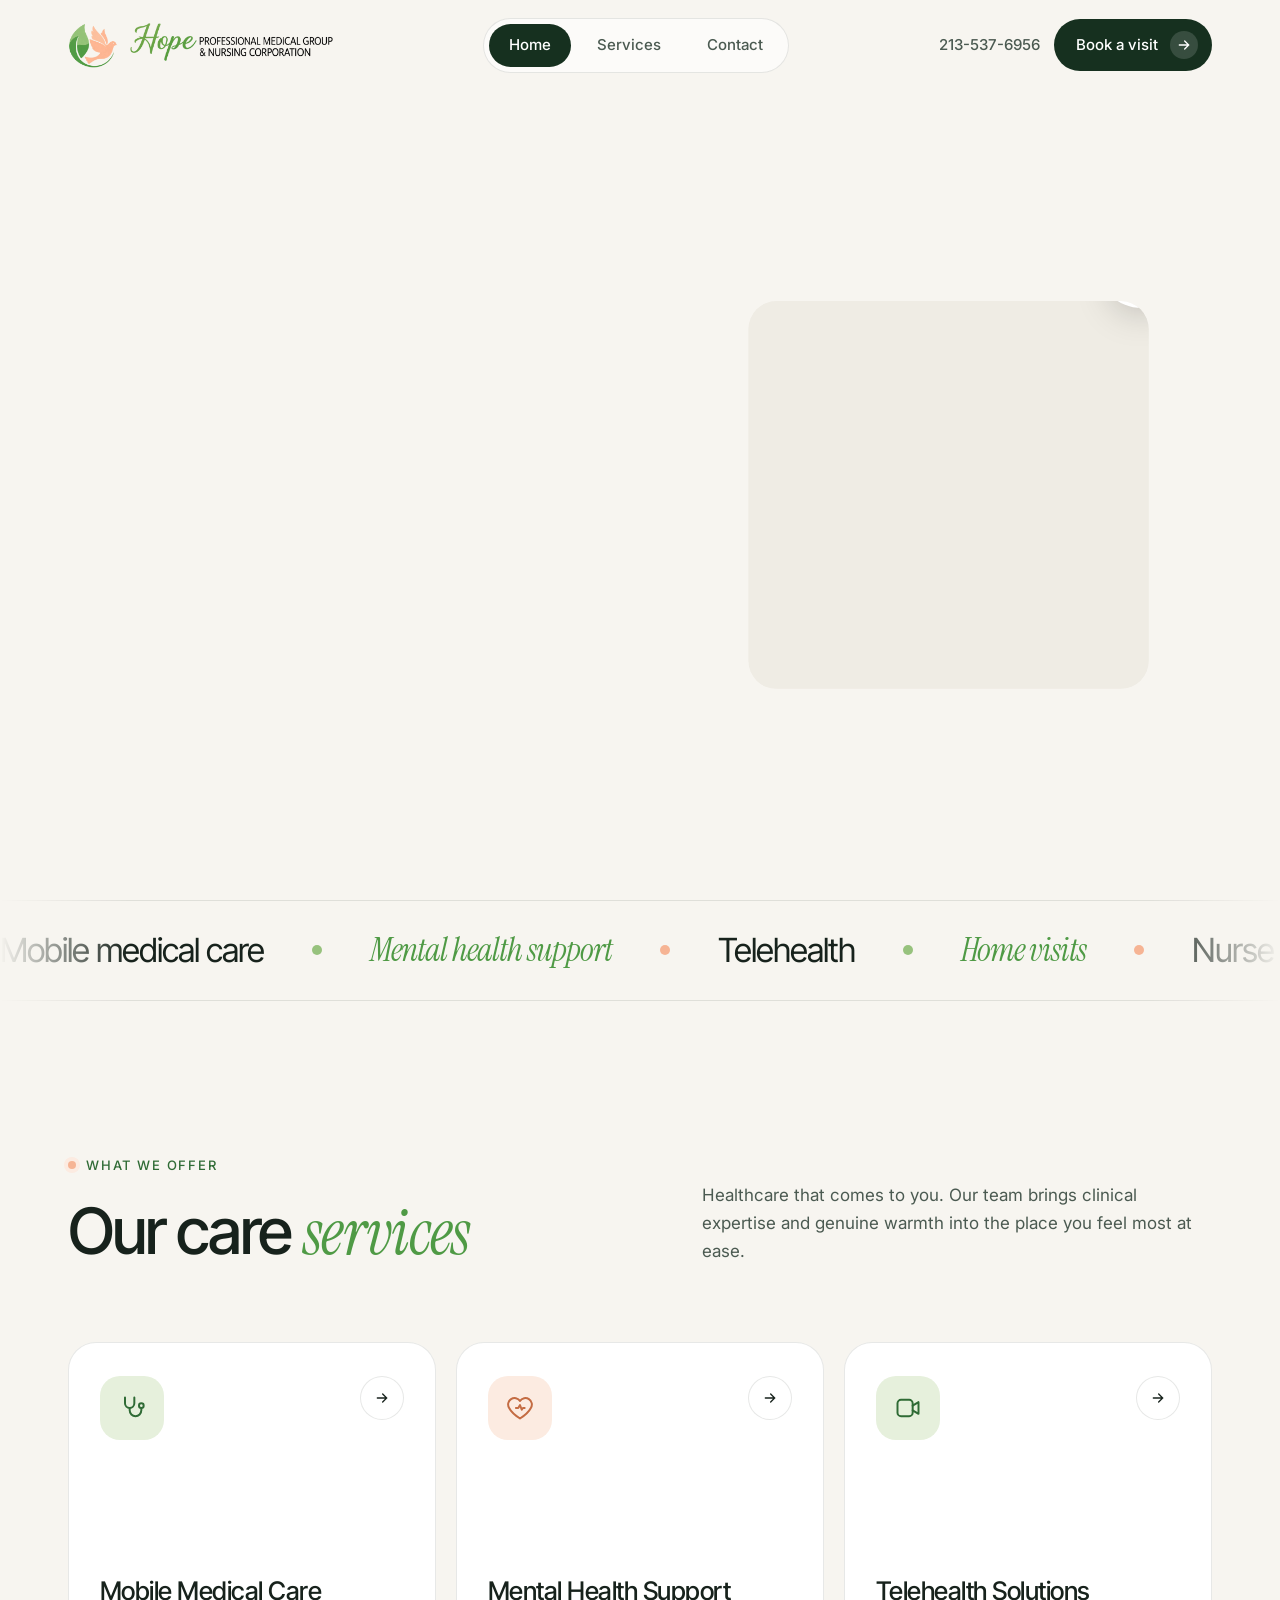
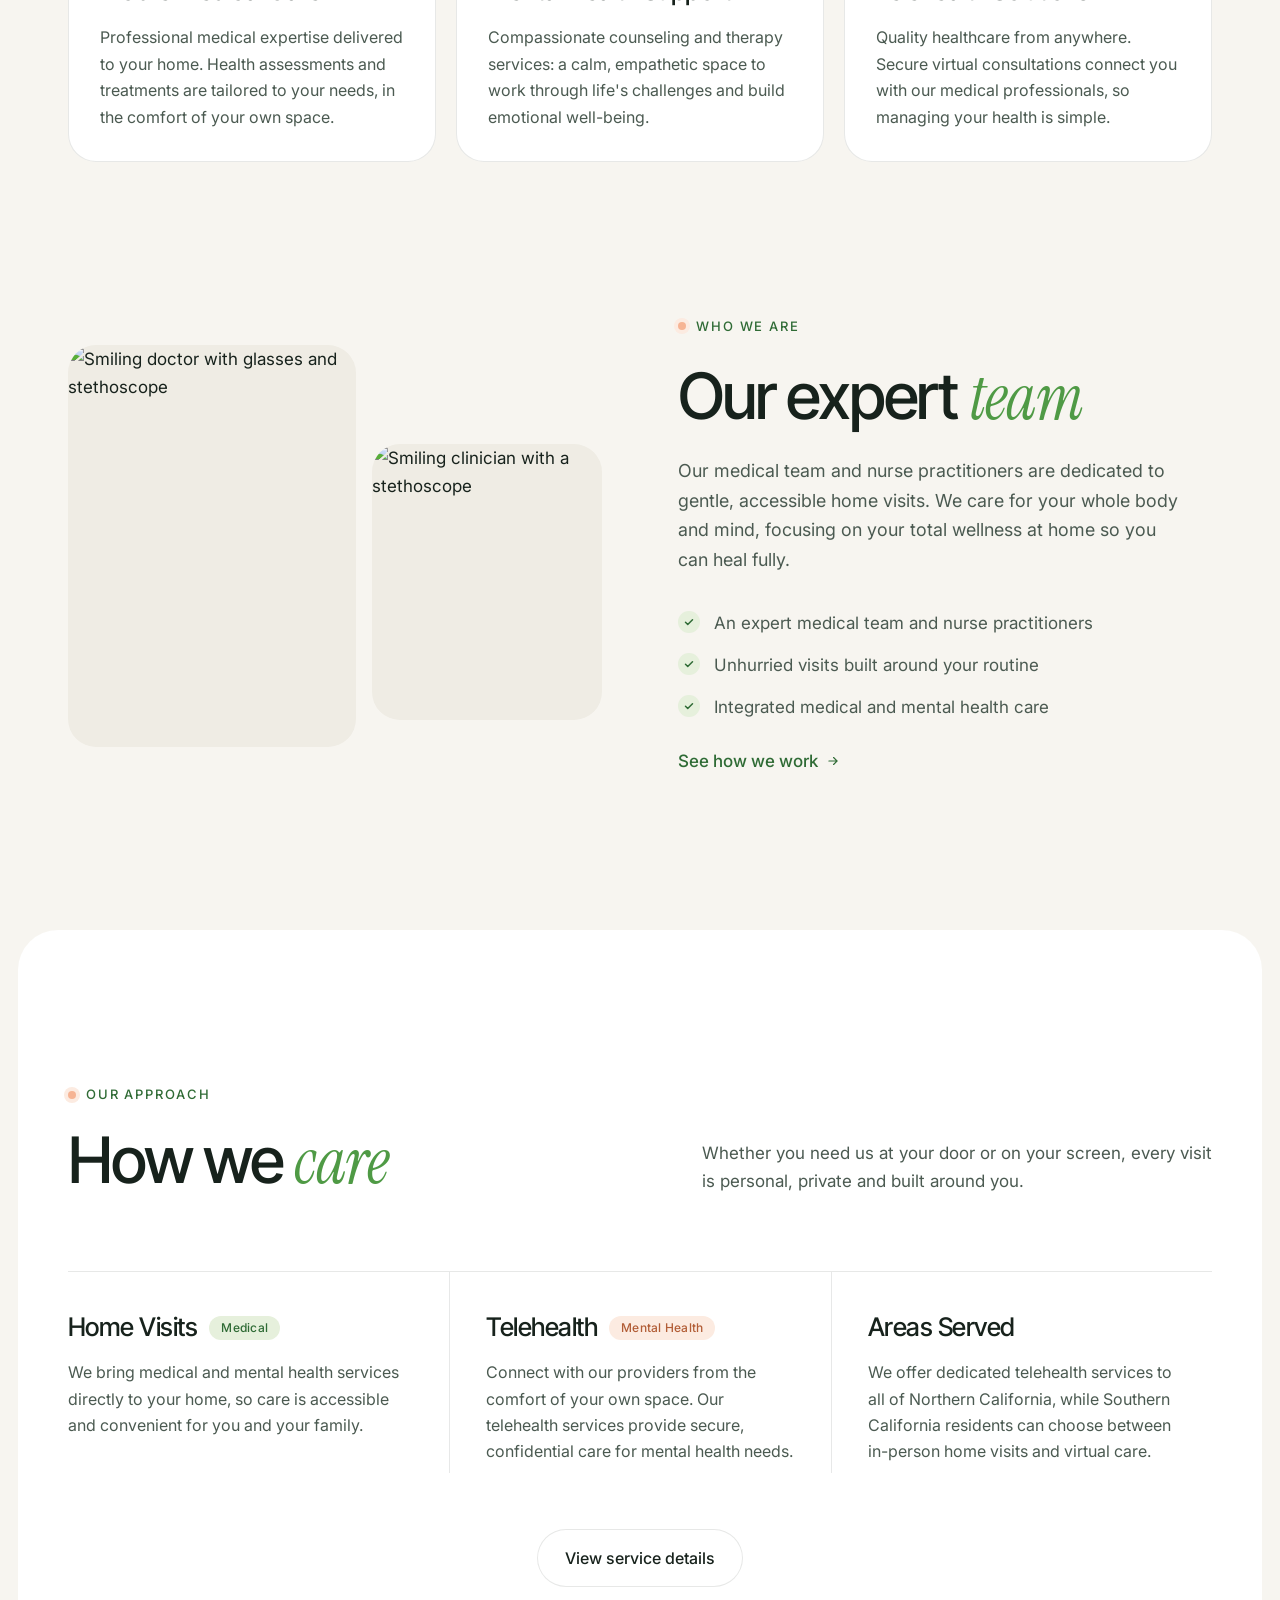
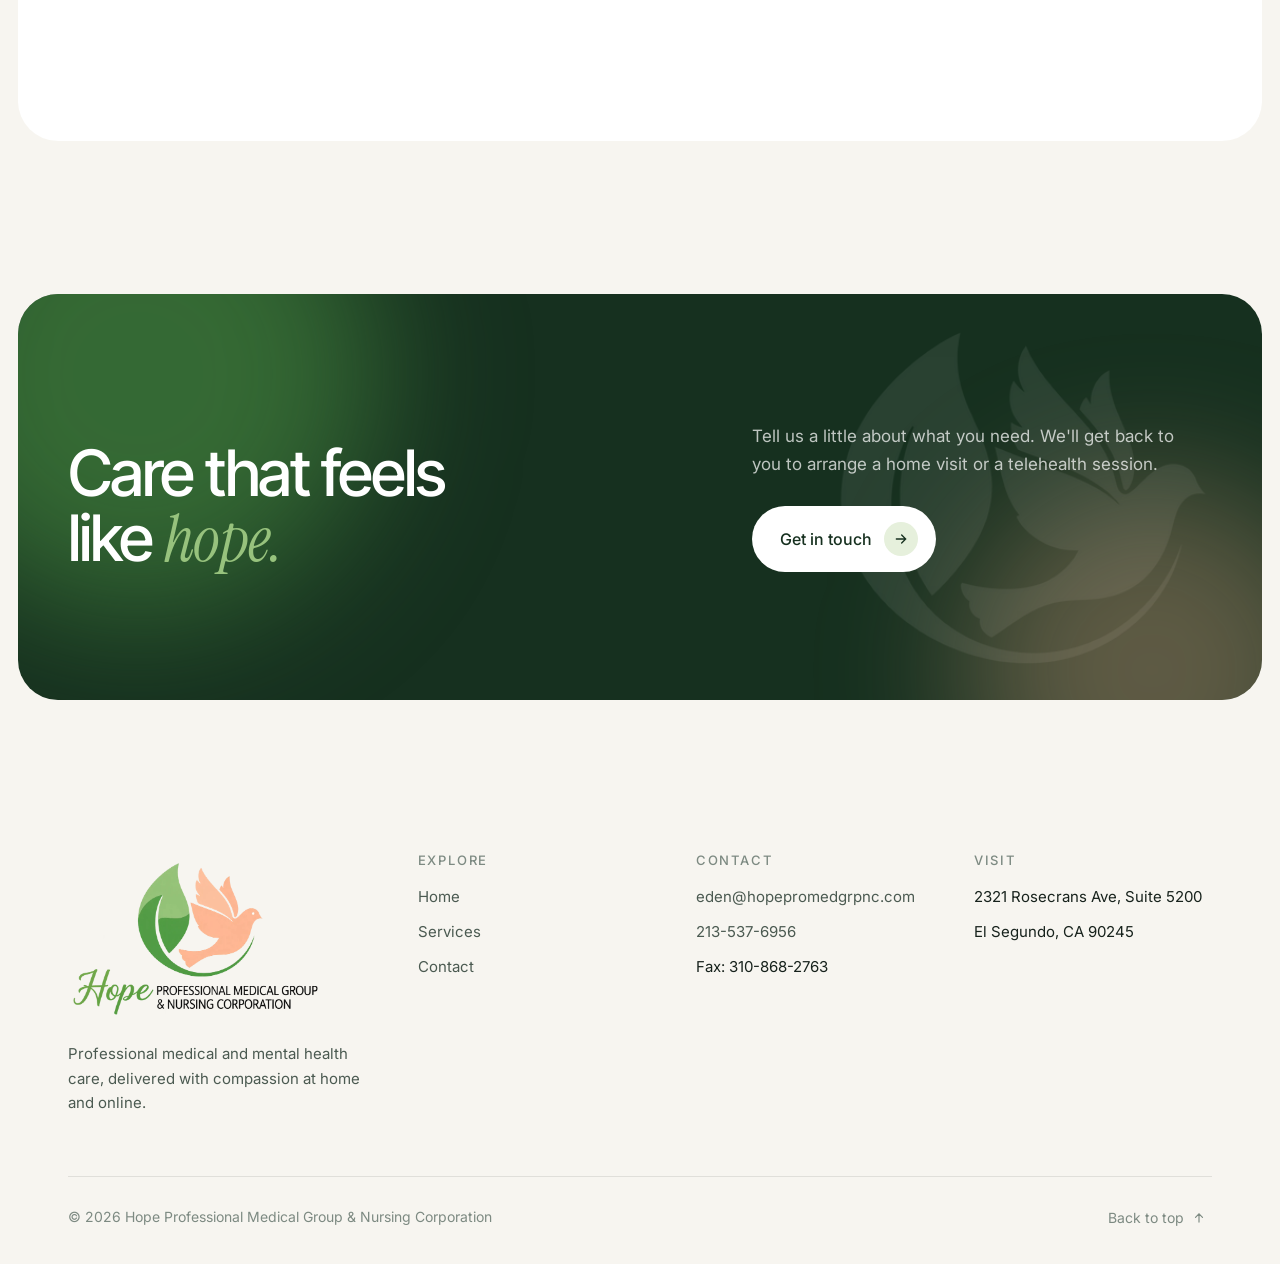
==== index.html @ 3d22bfdb "Add Hope Medical brochure website Home, Services and Contact pages with animated logo preloader, scr" ====
<!DOCTYPE html>
<html lang="en">
<head>
  <meta charset="UTF-8" />
  <meta name="viewport" content="width=device-width, initial-scale=1" />
  <title>Hope Professional Medical Group &amp; Nursing Corporation | Care at Your Door</title>
  <meta name="description" content="Professional medical and mental health care delivered to your home, or by telehealth, by Hope Professional Medical Group & Nursing Corporation." />
  <link rel="icon" type="image/png" href="assets/favicon.png" />
  <link rel="preload" as="image" href="assets/mk-leaf.webp" />
  <link rel="preconnect" href="https://fonts.googleapis.com" />
  <link rel="preconnect" href="https://fonts.gstatic.com" crossorigin />
  <link href="https://fonts.googleapis.com/css2?family=Inter:wght@400;500;600&family=Inter+Tight:wght@400;500&family=Instrument+Serif:ital@0;1&display=swap" rel="stylesheet" />
  <link rel="stylesheet" href="css/style.css?v=2" />
</head>
<body class="is-loading">

  <!-- Preloader -->
  <div class="preloader" aria-hidden="true">
    <div class="preloader__inner">
      <div class="mark">
        <img class="mk-leaf" src="assets/mk-leaf.webp" alt="" />
        <div class="dove">
          <img class="mk-wing-back" src="assets/mk-wing-back.webp" alt="" />
          <img class="mk-body" src="assets/mk-body.webp" alt="" />
          <img class="mk-wing-front" src="assets/mk-wing-front.webp" alt="" />
        </div>
      </div>
      <div class="preloader__bar"><span></span></div>
    </div>
  </div>
  <div class="veil" aria-hidden="true"></div>

  <!-- Header -->
  <header class="site-header">
    <div class="container nav">
      <a class="brand" href="index.html" aria-label="Hope Professional Medical Group home">
        <img class="brand__mark" src="assets/logo-mark.webp" alt="" />
        <img class="brand__word" src="assets/wordmark.webp" alt="Hope Professional Medical Group &amp; Nursing Corporation" />
      </a>
      <ul class="nav__links">
        <li><a href="index.html" aria-current="page">Home</a></li>
        <li><a href="services.html">Services</a></li>
        <li><a href="contact.html">Contact</a></li>
      </ul>
      <div class="nav__cta">
        <a class="nav__phone" href="tel:+12135376956">213-537-6956</a>
        <a class="btn" href="contact.html">Book a visit
          <span class="btn-ico"><svg viewBox="0 0 24 24" fill="none" stroke="currentColor" stroke-width="2" stroke-linecap="round"><path d="M5 12h14M13 6l6 6-6 6"/></svg></span>
        </a>
        <button class="burger" aria-label="Open menu" aria-expanded="false"><span></span><span></span></button>
      </div>
    </div>
  </header>

  <nav class="mobile-menu" aria-label="Mobile">
    <ul>
      <li><a href="index.html" aria-current="page">Home</a></li>
      <li><a href="services.html">Services</a></li>
      <li><a href="contact.html">Contact</a></li>
    </ul>
    <div class="mobile-menu__foot">
      <a href="tel:+12135376956">213-537-6956</a>
      <a href="mailto:eden@hopepromedgrpnc.com">eden@hopepromedgrpnc.com</a>
      <span>El Segundo, California</span>
    </div>
  </nav>

  <main>
    <!-- Hero -->
    <section class="hero">
      <div class="container hero__grid">
        <div class="hero__copy">
          <span class="eyebrow intro">Home &amp; virtual healthcare</span>
          <h1>
            <span class="split-line"><span>Tranquil care,</span></span>
            <span class="split-line"><span><span class="serif">right</span> at</span></span>
            <span class="split-line"><span>your door.</span></span>
          </h1>
          <p class="lead intro d1">We bring professional medical and mental health support directly to your home. Our team offers accessible, compassionate care shaped around your needs.</p>
          <div class="hero__actions intro d2">
            <a class="btn" href="contact.html">Book your visit
              <span class="btn-ico"><svg viewBox="0 0 24 24" fill="none" stroke="currentColor" stroke-width="2" stroke-linecap="round"><path d="M5 12h14M13 6l6 6-6 6"/></svg></span>
            </a>
            <a class="btn btn--ghost" href="services.html">Explore services</a>
          </div>
          <div class="hero__meta intro d3">
            <span><svg viewBox="0 0 24 24" fill="none" stroke="currentColor" stroke-width="2" stroke-linecap="round" stroke-linejoin="round"><path d="M3 11l9-7 9 7v9a1 1 0 0 1-1 1h-5v-6H9v6H4a1 1 0 0 1-1-1z"/></svg>In-home visits</span>
            <span><svg viewBox="0 0 24 24" fill="none" stroke="currentColor" stroke-width="2" stroke-linecap="round" stroke-linejoin="round"><rect x="3" y="5" width="13" height="14" rx="3"/><path d="M16 10l5-3v10l-5-3"/></svg>Telehealth</span>
            <span><svg viewBox="0 0 24 24" fill="none" stroke="currentColor" stroke-width="2" stroke-linecap="round" stroke-linejoin="round"><path d="M12 21s-7-4.5-9.3-9A5.3 5.3 0 0 1 12 6a5.3 5.3 0 0 1 9.3 6C19 16.5 12 21 12 21z"/></svg>Medical &amp; mental health</span>
          </div>
        </div>

        <div class="hero__media intro-media">
          <img src="https://images.unsplash.com/photo-1594824476967-48c8b964273f?auto=format&fit=crop&w=1400&q=80" alt="Smiling healthcare professional in teal scrubs" data-parallax="0.1" />
          <div class="hero__float">
            <svg viewBox="0 0 100 100" aria-hidden="true">
              <defs><path id="circ" d="M50,50 m-38,0 a38,38 0 1,1 76,0 a38,38 0 1,1 -76,0"/></defs>
              <text><textPath href="#circ">CARE WITH HOPE • CARE WITH HOPE • </textPath></text>
            </svg>
            <img src="assets/logo-mark.webp" alt="" />
          </div>
          <div class="hero__badge intro d4">
            <span class="pulse"></span>
            <div><strong>Now booking home visits</strong>Serving California with in-home and virtual care</div>
          </div>
        </div>
      </div>
    </section>

    <!-- Marquee -->
    <div class="marquee" aria-hidden="true">
      <div class="marquee__track">
        <span>Mobile medical care</span><span><em>Mental health support</em></span><span>Telehealth</span><span><em>Home visits</em></span><span>Nurse practitioners</span><span><em>Whole-person wellness</em></span>
        <span>Mobile medical care</span><span><em>Mental health support</em></span><span>Telehealth</span><span><em>Home visits</em></span><span>Nurse practitioners</span><span><em>Whole-person wellness</em></span>
      </div>
    </div>

    <!-- Services -->
    <section class="section" id="services">
      <div class="container">
        <div class="section-head">
          <div class="section-head__title">
            <span class="eyebrow reveal">What we offer</span>
            <h2 class="reveal" data-delay="1">Our care <span class="serif">services</span></h2>
          </div>
          <p class="reveal" data-delay="2">Healthcare that comes to you. Our team brings clinical expertise and genuine warmth into the place you feel most at ease.</p>
        </div>

        <div class="cards">
          <a class="card reveal" href="services.html#mobile">
            <div class="card__top">
              <div class="card__icon"><svg viewBox="0 0 24 24" fill="none" stroke="currentColor" stroke-width="1.7" stroke-linecap="round" stroke-linejoin="round"><path d="M6 3v5a4 4 0 0 0 8 0V3"/><path d="M10 12v2a5 5 0 0 0 10 0v-2"/><circle cx="20" cy="10" r="2"/></svg></div>
              <span class="card__arrow"><svg viewBox="0 0 24 24" fill="none" stroke="currentColor" stroke-width="2" stroke-linecap="round"><path d="M5 12h14M13 6l6 6-6 6"/></svg></span>
            </div>
            <h3>Mobile Medical Care</h3>
            <p>Professional medical expertise delivered to your home. Health assessments and treatments are tailored to your needs, in the comfort of your own space.</p>
          </a>
          <a class="card reveal" data-delay="1" href="services.html#mental">
            <div class="card__top">
              <div class="card__icon"><svg viewBox="0 0 24 24" fill="none" stroke="currentColor" stroke-width="1.7" stroke-linecap="round" stroke-linejoin="round"><path d="M12 21s-7-4.5-9.3-9A5.3 5.3 0 0 1 12 6a5.3 5.3 0 0 1 9.3 6C19 16.5 12 21 12 21z"/><path d="M8.5 12h2l1.5-2.5 1.5 4 1-1.5h1.5"/></svg></div>
              <span class="card__arrow"><svg viewBox="0 0 24 24" fill="none" stroke="currentColor" stroke-width="2" stroke-linecap="round"><path d="M5 12h14M13 6l6 6-6 6"/></svg></span>
            </div>
            <h3>Mental Health Support</h3>
            <p>Compassionate counseling and therapy services: a calm, empathetic space to work through life's challenges and build emotional well-being.</p>
          </a>
          <a class="card reveal" data-delay="2" href="services.html#telehealth">
            <div class="card__top">
              <div class="card__icon"><svg viewBox="0 0 24 24" fill="none" stroke="currentColor" stroke-width="1.7" stroke-linecap="round" stroke-linejoin="round"><rect x="3" y="5" width="13" height="14" rx="3"/><path d="M16 10l5-3v10l-5-3"/></svg></div>
              <span class="card__arrow"><svg viewBox="0 0 24 24" fill="none" stroke="currentColor" stroke-width="2" stroke-linecap="round"><path d="M5 12h14M13 6l6 6-6 6"/></svg></span>
            </div>
            <h3>Telehealth Solutions</h3>
            <p>Quality healthcare from anywhere. Secure virtual consultations connect you with our medical professionals, so managing your health is simple.</p>
          </a>
        </div>
      </div>
    </section>

    <!-- Team -->
    <section class="section" style="padding-top:0">
      <div class="container feature">
        <div class="feature__media">
          <div class="img-frame reveal-img"><img src="https://images.unsplash.com/photo-1758691463582-11aea602cd4a?auto=format&fit=crop&w=900&q=80" alt="Smiling doctor with glasses and stethoscope" loading="lazy" /></div>
          <div class="img-frame reveal-img" data-delay="2"><img src="https://images.unsplash.com/photo-1623854767648-e7bb8009f0db?auto=format&fit=crop&w=800&q=80" alt="Smiling clinician with a stethoscope" loading="lazy" /></div>
        </div>
        <div class="feature__copy">
          <span class="eyebrow reveal">Who we are</span>
          <h2 class="reveal" data-delay="1">Our expert <span class="serif">team</span></h2>
          <p class="lead reveal" data-delay="2">Our medical team and nurse practitioners are dedicated to gentle, accessible home visits. We care for your whole body and mind, focusing on your total wellness at home so you can heal fully.</p>
          <ul class="checks reveal" data-delay="3">
            <li>An expert medical team and nurse practitioners</li>
            <li>Unhurried visits built around your routine</li>
            <li>Integrated medical and mental health care</li>
          </ul>
          <div class="reveal" data-delay="3"><a class="link-arrow" href="services.html">See how we work <svg viewBox="0 0 24 24" fill="none" stroke="currentColor" stroke-width="2" stroke-linecap="round"><path d="M5 12h14M13 6l6 6-6 6"/></svg></a></div>
        </div>
      </div>
    </section>

    <!-- How we care -->
    <section class="section care">
      <div class="container">
        <div class="section-head">
          <div class="section-head__title">
            <span class="eyebrow reveal">Our approach</span>
            <h2 class="reveal" data-delay="1">How we <span class="serif">care</span></h2>
          </div>
          <p class="reveal" data-delay="2">Whether you need us at your door or on your screen, every visit is personal, private and built around you.</p>
        </div>
        <div class="care-grid">
          <div class="care-item reveal">
            <h3>Home Visits <span class="tag">Medical</span></h3>
            <p>We bring medical and mental health services directly to your home, so care is accessible and convenient for you and your family.</p>
          </div>
          <div class="care-item reveal" data-delay="1">
            <h3>Telehealth <span class="tag tag--peach">Mental Health</span></h3>
            <p>Connect with our providers from the comfort of your own space. Our telehealth services provide secure, confidential care for mental health needs.</p>
          </div>
          <div class="care-item reveal" data-delay="2">
            <h3>Areas Served</h3>
            <p>We offer dedicated telehealth services to all of Northern California, while Southern California residents can choose between in-person home visits and virtual care.</p>
          </div>
        </div>
        <div class="care__foot reveal">
          <a class="btn btn--ghost" href="services.html">View service details</a>
        </div>
      </div>
    </section>

    <!-- CTA -->
    <section class="section">
      <div class="cta">
        <img class="cta__mark" src="assets/logo-mark.webp" alt="" />
        <div class="container cta__inner">
          <h2 class="reveal">Care that feels<br />like <span class="serif">hope.</span></h2>
          <div class="reveal" data-delay="1">
            <p>Tell us a little about what you need. We'll get back to you to arrange a home visit or a telehealth session.</p>
            <a class="btn btn--light" href="contact.html">Get in touch
              <span class="btn-ico"><svg viewBox="0 0 24 24" fill="none" stroke="currentColor" stroke-width="2" stroke-linecap="round"><path d="M5 12h14M13 6l6 6-6 6"/></svg></span>
            </a>
          </div>
        </div>
      </div>
    </section>
  </main>

  <!-- Footer -->
  <footer class="footer" style="padding-top:0">
    <div class="container">
      <div class="footer__top">
        <div>
          <img class="footer__logo" src="assets/logo.webp" alt="Hope Professional Medical Group &amp; Nursing Corporation" loading="lazy" />
          <p class="footer__tag">Professional medical and mental health care, delivered with compassion at home and online.</p>
        </div>
        <div>
          <h4>Explore</h4>
          <ul>
            <li><a href="index.html">Home</a></li>
            <li><a href="services.html">Services</a></li>
            <li><a href="contact.html">Contact</a></li>
          </ul>
        </div>
        <div>
          <h4>Contact</h4>
          <ul>
            <li><a href="mailto:eden@hopepromedgrpnc.com">eden@hopepromedgrpnc.com</a></li>
            <li><a href="tel:+12135376956">213-537-6956</a></li>
            <li>Fax: 310-868-2763</li>
          </ul>
        </div>
        <div>
          <h4>Visit</h4>
          <ul>
            <li>2321 Rosecrans Ave, Suite 5200</li>
            <li>El Segundo, CA 90245</li>
          </ul>
        </div>
      </div>
      <div class="footer__bottom">
        <span>&copy; <span data-year></span> Hope Professional Medical Group &amp; Nursing Corporation</span>
        <button class="to-top">Back to top <svg viewBox="0 0 24 24" fill="none" stroke="currentColor" stroke-width="2" stroke-linecap="round"><path d="M12 19V5M6 11l6-6 6 6"/></svg></button>
      </div>
    </div>
  </footer>

  <script src="js/main.js?v=2"></script>
</body>
</html>
---- css/style.css ----
/* =========================================================
   Hope Professional Medical Group & Nursing Corporation
   ========================================================= */

:root {
  --bg: #f7f5f0;
  --bg-soft: #efece4;
  --surface: #ffffff;
  --ink: #17221c;
  --ink-soft: #4b5a51;
  --muted: #7d8a82;
  --line: rgba(23, 34, 28, 0.1);

  --green: #4f9a45;
  --green-deep: #2f6b35;
  --leaf: #97c27d;
  --leaf-tint: #e6f0dc;
  --forest: #16301f;
  --forest-2: #1f4029;
  --peach: #f6b494;
  --peach-tint: #fcebe1;

  --radius: 28px;
  --radius-sm: 16px;
  --ease: cubic-bezier(0.22, 1, 0.36, 1);
  --ease-in-out: cubic-bezier(0.65, 0, 0.35, 1);

  --font-sans: "Inter", system-ui, -apple-system, "Segoe UI", sans-serif;
  --font-display: "Inter Tight", "Inter", system-ui, sans-serif;
  --font-serif: "Instrument Serif", Georgia, serif;

  --container: 1240px;
  --gutter: clamp(20px, 4vw, 48px);
}

*,
*::before,
*::after { box-sizing: border-box; }

html { -webkit-text-size-adjust: 100%; }

body {
  margin: 0;
  background: var(--bg);
  color: var(--ink);
  font-family: var(--font-sans);
  font-size: 17px;
  line-height: 1.65;
  -webkit-font-smoothing: antialiased;
  text-rendering: optimizeLegibility;
  overflow-x: hidden;
}

body.is-loading { overflow: hidden; }

img { display: block; max-width: 100%; }
a { color: inherit; text-decoration: none; }
button, input, textarea { font: inherit; color: inherit; }

::selection { background: var(--leaf); color: var(--forest); }

.container {
  width: 100%;
  max-width: var(--container);
  margin: 0 auto;
  padding: 0 var(--gutter);
}

/* ---------- Type ---------- */
h1, h2, h3, h4 {
  font-family: var(--font-display);
  font-weight: 500;
  letter-spacing: -0.035em;
  line-height: 1.02;
  margin: 0;
}
h1 { font-size: clamp(48px, 7.4vw, 104px); }
h2 { font-size: clamp(38px, 5vw, 68px); }
h3 { font-size: clamp(22px, 2vw, 27px); letter-spacing: -0.02em; line-height: 1.2; }
p  { margin: 0; }

.serif {
  font-family: var(--font-serif);
  font-style: italic;
  font-weight: 400;
  letter-spacing: -0.01em;
  color: var(--green);
}

.eyebrow {
  display: inline-flex;
  align-items: center;
  gap: 10px;
  font-size: 13px;
  font-weight: 500;
  letter-spacing: 0.14em;
  text-transform: uppercase;
  color: var(--green-deep);
}
.eyebrow::before {
  content: "";
  width: 8px; height: 8px;
  border-radius: 50%;
  background: var(--peach);
  box-shadow: 0 0 0 4px var(--peach-tint);
}

.lead { font-size: clamp(17px, 1.4vw, 20px); color: var(--ink-soft); max-width: 34em; }

/* ---------- Buttons ---------- */
.btn {
  --b-bg: var(--forest);
  --b-fg: #fff;
  position: relative;
  display: inline-flex;
  align-items: center;
  gap: 12px;
  padding: 16px 18px 16px 28px;
  border-radius: 999px;
  background: var(--b-bg);
  color: var(--b-fg);
  font-weight: 500;
  font-size: 16px;
  border: 0;
  cursor: pointer;
  overflow: hidden;
  isolation: isolate;
  transition: transform 0.5s var(--ease), box-shadow 0.5s var(--ease);
}
.btn::before {
  content: "";
  position: absolute; inset: 0;
  background: var(--green);
  border-radius: inherit;
  transform: translateY(101%);
  transition: transform 0.55s var(--ease);
  z-index: -1;
}
.btn:hover::before { transform: translateY(0); }
.btn:hover { box-shadow: 0 14px 34px -14px rgba(47, 107, 53, 0.55); }
.btn .btn-ico {
  display: grid; place-items: center;
  width: 34px; height: 34px;
  border-radius: 50%;
  background: rgba(255, 255, 255, 0.14);
  transition: transform 0.5s var(--ease);
}
.btn:hover .btn-ico { transform: rotate(-45deg); }
.btn svg { width: 16px; height: 16px; }

.btn--ghost {
  --b-bg: transparent;
  --b-fg: var(--ink);
  box-shadow: inset 0 0 0 1px var(--line);
  padding: 16px 28px;
}
.btn--ghost::before { background: var(--leaf-tint); }
.btn--ghost:hover { box-shadow: inset 0 0 0 1px transparent; }

.btn--light { --b-bg: #fff; --b-fg: var(--forest); }
.btn--light .btn-ico { background: var(--leaf-tint); }
.btn--light:hover { color: #fff; }

.link-arrow {
  display: inline-flex; align-items: center; gap: 8px;
  font-weight: 500;
  color: var(--green-deep);
  background: linear-gradient(currentColor, currentColor) 0 100% / 0 1px no-repeat;
  transition: background-size 0.5s var(--ease);
  padding-bottom: 2px;
}
.link-arrow:hover { background-size: 100% 1px; }
.link-arrow svg { width: 14px; height: 14px; transition: transform 0.4s var(--ease); }
.link-arrow:hover svg { transform: translateX(4px); }

/* =========================================================
   Preloader
   ========================================================= */
.preloader {
  position: fixed; inset: 0;
  z-index: 1000;
  display: grid;
  place-items: center;
  background: var(--bg);
  transition: clip-path 1.1s var(--ease-in-out), visibility 0s linear 1.1s;
  clip-path: inset(0 0 0 0);
}
.preloader.is-done {
  clip-path: inset(0 0 100% 0);
  visibility: hidden;
}
.preloader__inner {
  display: flex; flex-direction: column; align-items: center; gap: 36px;
  transition: opacity 0.5s var(--ease), transform 0.9s var(--ease);
}
.preloader.is-done .preloader__inner { opacity: 0; transform: translateY(-40px) scale(0.96); }

.mark {
  position: relative;
  width: clamp(105px, 15.4vw, 147px);
  aspect-ratio: 775 / 705;
}
.mark img {
  position: absolute; inset: 0;
  width: 100%; height: 100%;
  user-select: none; pointer-events: none;
}
.mark .mk-leaf {
  opacity: 0;
  transform: scale(0.86) rotate(-14deg);
  transform-origin: 40% 90%;
  animation: leafIn 1.1s var(--ease) 0.1s forwards;
}
.mark .dove {
  position: absolute; inset: 0;
  opacity: 0;
  animation: doveIn 1s var(--ease) 0.35s forwards, doveBob 1.3s ease-in-out 1.35s infinite;
}
.mark .dove img { position: absolute; inset: 0; }
.mark .mk-wing-front {
  transform-origin: 74.5% 51%;
  animation: flapFront 0.65s ease-in-out infinite;
}
.mark .mk-wing-back {
  transform-origin: 77.5% 49%;
  animation: flapBack 0.65s ease-in-out 0.06s infinite;
}

@keyframes leafIn {
  to { opacity: 1; transform: none; }
}
@keyframes doveIn {
  from { opacity: 0; transform: translate(-14%, 10%) scale(0.9); }
  to   { opacity: 1; transform: none; }
}
@keyframes doveBob {
  0%, 100% { translate: 0 0; }
  50%      { translate: 0 -3.5%; }
}
@keyframes flapFront {
  0%, 100% { transform: rotate(3deg) scaleY(1); }
  50%      { transform: rotate(-26deg) scaleY(0.82); }
}
@keyframes flapBack {
  0%, 100% { transform: rotate(-2deg) scaleY(1); }
  50%      { transform: rotate(20deg) scaleY(0.78); }
}

.preloader__bar {
  width: 140px; height: 2px;
  background: var(--line);
  border-radius: 2px;
  overflow: hidden;
}
.preloader__bar span {
  display: block; height: 100%; width: 100%;
  background: linear-gradient(90deg, var(--leaf), var(--green), var(--peach));
  transform: scaleX(0);
  transform-origin: left;
  transition: transform 0.3s linear;
}

/* =========================================================
   Header
   ========================================================= */
.site-header {
  position: fixed; top: 0; left: 0; right: 0;
  z-index: 100;
  padding: 18px 0;
  transition: padding 0.5s var(--ease), background 0.5s var(--ease), box-shadow 0.5s var(--ease), transform 0.6s var(--ease);
}
.site-header.is-scrolled {
  padding: 10px 0;
  background: rgba(247, 245, 240, 0.78);
  backdrop-filter: saturate(160%) blur(16px);
  -webkit-backdrop-filter: saturate(160%) blur(16px);
  box-shadow: 0 1px 0 var(--line);
}
.site-header.is-hidden { transform: translateY(-100%); }

.nav {
  display: flex; align-items: center; justify-content: space-between; gap: 24px;
}
.brand { display: flex; align-items: center; gap: 12px; flex-shrink: 0; }
.brand__mark { width: 50px; height: auto; transition: transform 0.6s var(--ease); }
.brand:hover .brand__mark { transform: rotate(-8deg) scale(1.04); }
.brand__word { height: 44px; width: auto; }

.nav__links {
  display: flex; align-items: center; gap: 6px;
  list-style: none; margin: 0; padding: 6px;
  border-radius: 999px;
  background: rgba(255, 255, 255, 0.6);
  box-shadow: inset 0 0 0 1px var(--line);
}
.nav__links a {
  position: relative;
  display: block;
  padding: 9px 20px;
  border-radius: 999px;
  font-size: 15px;
  font-weight: 500;
  color: var(--ink-soft);
  transition: color 0.3s, background 0.4s var(--ease);
}
.nav__links a:hover { color: var(--ink); }
.nav__links a[aria-current="page"] { background: var(--forest); color: #fff; }

.nav__cta { display: flex; align-items: center; gap: 14px; }
.nav__phone { font-size: 15px; font-weight: 500; color: var(--ink-soft); }
.nav__phone:hover { color: var(--green-deep); }
.nav .btn { padding: 12px 14px 12px 22px; font-size: 15px; }
.nav .btn .btn-ico { width: 28px; height: 28px; }

.burger {
  display: none;
  width: 48px; height: 48px;
  border-radius: 50%;
  border: 0;
  background: var(--forest);
  cursor: pointer;
  position: relative;
  z-index: 120;
}
.burger span {
  position: absolute; left: 15px; right: 15px; height: 1.5px;
  background: #fff; border-radius: 2px;
  transition: transform 0.5s var(--ease), top 0.5s var(--ease);
}
.burger span:nth-child(1) { top: 20px; }
.burger span:nth-child(2) { top: 27px; }
.menu-open .burger span:nth-child(1) { top: 23.5px; transform: rotate(45deg); }
.menu-open .burger span:nth-child(2) { top: 23.5px; transform: rotate(-45deg); }

.mobile-menu {
  position: fixed; inset: 0;
  z-index: 110;
  background: var(--forest);
  color: #fff;
  padding: 120px var(--gutter) 40px;
  display: flex; flex-direction: column; justify-content: space-between;
  clip-path: circle(0% at calc(100% - 44px) 44px);
  transition: clip-path 0.8s var(--ease-in-out);
  visibility: hidden;
}
.menu-open .mobile-menu { clip-path: circle(150% at calc(100% - 44px) 44px); visibility: visible; }
.mobile-menu ul { list-style: none; margin: 0; padding: 0; }
.mobile-menu li a {
  display: block;
  font-family: var(--font-display);
  font-size: clamp(42px, 12vw, 64px);
  letter-spacing: -0.04em;
  line-height: 1.15;
  opacity: 0; transform: translateY(30px);
  transition: opacity 0.6s var(--ease), transform 0.8s var(--ease);
}
.menu-open .mobile-menu li a { opacity: 1; transform: none; }
.menu-open .mobile-menu li:nth-child(2) a { transition-delay: 0.07s; }
.menu-open .mobile-menu li:nth-child(3) a { transition-delay: 0.14s; }
.mobile-menu li a[aria-current="page"] { color: var(--leaf); }
.mobile-menu__foot { font-size: 15px; color: rgba(255, 255, 255, 0.7); display: grid; gap: 6px; }

/* =========================================================
   Hero (home)
   ========================================================= */
.hero {
  position: relative;
  padding: 150px 0 60px;
  min-height: 100svh;
  display: flex; align-items: center;
}
.hero__grid {
  display: grid;
  grid-template-columns: 1.05fr 1fr;
  gap: clamp(32px, 5vw, 80px);
  align-items: center;
}
.hero__copy { display: grid; gap: 28px; }
.hero h1 { font-size: clamp(46px, 5.8vw, 88px); }
.hero h1 .serif { display: inline-block; padding-right: 0.08em; }
.hero__actions { display: flex; flex-wrap: wrap; gap: 12px; margin-top: 8px; }

.hero__media {
  position: relative;
  aspect-ratio: 4 / 4.6;
  border-radius: var(--radius);
  overflow: hidden;
  background: var(--bg-soft);
}
.hero__media > img {
  width: 100%; height: 118%;
  object-fit: cover;
  object-position: 50% 20%;
  will-change: transform;
}
.hero__badge {
  position: absolute;
  left: 20px; bottom: 20px; right: 20px;
  display: flex; align-items: center; gap: 14px;
  padding: 14px 18px;
  border-radius: 20px;
  background: rgba(255, 255, 255, 0.82);
  backdrop-filter: blur(14px);
  -webkit-backdrop-filter: blur(14px);
  font-size: 14px; line-height: 1.4;
  color: var(--ink-soft);
}
.hero__badge strong { display: block; color: var(--ink); font-weight: 600; font-size: 15px; }
.hero__badge .pulse {
  position: relative; flex-shrink: 0;
  width: 12px; height: 12px; border-radius: 50%;
  background: var(--green);
}
.hero__badge .pulse::after {
  content: ""; position: absolute; inset: 0; border-radius: 50%;
  background: var(--green);
  animation: pulse 2s var(--ease) infinite;
}
@keyframes pulse { to { transform: scale(3); opacity: 0; } }

.hero__float {
  position: absolute;
  top: 24px; right: 24px;
  width: 92px; height: 92px;
  border-radius: 50%;
  background: var(--surface);
  display: grid; place-items: center;
  box-shadow: 0 20px 40px -20px rgba(0, 0, 0, 0.3);
}
.hero__float img { position: relative; width: 44%; height: auto; }
.hero__float svg {
  position: absolute; inset: 0;
  animation: spin 16s linear infinite;
}
.hero__float text { font-size: 8.6px; letter-spacing: 0; fill: var(--green-deep); font-weight: 600; }
@keyframes spin { to { transform: rotate(360deg); } }

.hero__meta {
  display: flex; flex-wrap: wrap; gap: 10px 28px;
  padding-top: 26px; margin-top: 8px;
  border-top: 1px solid var(--line);
  font-size: 15px; color: var(--ink-soft);
}
.hero__meta span { display: inline-flex; align-items: center; gap: 8px; }
.hero__meta svg { width: 18px; height: 18px; color: var(--green); }

/* Hero intro animation (after preloader) */
.split-line { display: block; overflow: hidden; padding-bottom: 0.08em; margin-bottom: -0.08em; }
.split-line > span { display: inline-block; transform: translateY(110%); transition: transform 1.2s var(--ease); }
.is-ready .split-line > span { transform: none; }
.is-ready .split-line:nth-child(2) > span { transition-delay: 0.1s; }
.is-ready .split-line:nth-child(3) > span { transition-delay: 0.2s; }

.intro { opacity: 0; transform: translateY(24px); transition: opacity 1s var(--ease), transform 1.2s var(--ease); }
.is-ready .intro { opacity: 1; transform: none; }
.is-ready .intro.d1 { transition-delay: 0.3s; }
.is-ready .intro.d2 { transition-delay: 0.42s; }
.is-ready .intro.d3 { transition-delay: 0.54s; }
.is-ready .intro.d4 { transition-delay: 0.66s; }

.hero__media.intro-media { clip-path: inset(18% 12% 18% 12% round var(--radius)); transition: clip-path 1.5s var(--ease-in-out); }
.hero__media.intro-media > img { transform: scale(1.25); transition: transform 1.8s var(--ease); }
.is-ready .hero__media.intro-media { clip-path: inset(0 0 0 0 round var(--radius)); }
.is-ready .hero__media.intro-media > img { transform: scale(1); }

/* =========================================================
   Marquee
   ========================================================= */
.marquee {
  border-block: 1px solid var(--line);
  padding: 22px 0;
  overflow: hidden;
  white-space: nowrap;
  -webkit-mask-image: linear-gradient(90deg, transparent, #000 10%, #000 90%, transparent);
          mask-image: linear-gradient(90deg, transparent, #000 10%, #000 90%, transparent);
}
.marquee__track {
  display: inline-flex; gap: 48px;
  animation: marquee 38s linear infinite;
  font-family: var(--font-display);
  font-size: clamp(22px, 2.6vw, 34px);
  letter-spacing: -0.03em;
  color: var(--ink);
}
.marquee__track span { display: inline-flex; align-items: center; gap: 48px; }
.marquee__track span::after {
  content: ""; width: 10px; height: 10px; border-radius: 50%;
  background: var(--leaf);
}
.marquee__track span:nth-child(even)::after { background: var(--peach); }
.marquee__track em { font-family: var(--font-serif); color: var(--green); }
@keyframes marquee { to { transform: translateX(-50%); } }

/* =========================================================
   Sections
   ========================================================= */
.section { padding: clamp(90px, 12vw, 160px) 0; position: relative; }
.section--tight { padding: clamp(70px, 9vw, 120px) 0; }
.section-head {
  display: grid;
  grid-template-columns: 1fr 1fr;
  align-items: end;
  gap: 32px 60px;
  margin-bottom: clamp(44px, 6vw, 80px);
}
.section-head__title { display: grid; gap: 22px; }
.section-head p { color: var(--ink-soft); max-width: 30em; justify-self: end; }

/* Service cards */
.cards {
  display: grid;
  grid-template-columns: repeat(3, 1fr);
  gap: 20px;
}
.card {
  position: relative;
  display: flex; flex-direction: column;
  gap: 18px;
  padding: 34px 32px 32px;
  min-height: 420px;
  border-radius: var(--radius);
  background: var(--surface);
  box-shadow: inset 0 0 0 1px var(--line);
  overflow: hidden;
  transition: transform 0.7s var(--ease), box-shadow 0.7s var(--ease), background 0.7s var(--ease);
}
.card:hover {
  transform: translateY(-8px);
  box-shadow: inset 0 0 0 1px transparent, 0 40px 70px -40px rgba(22, 48, 31, 0.35);
}
.card__num { font-size: 14px; color: var(--muted); font-variant-numeric: tabular-nums; }
.card__icon {
  width: 64px; height: 64px;
  border-radius: 20px;
  display: grid; place-items: center;
  background: var(--leaf-tint);
  color: var(--green-deep);
  transition: transform 0.7s var(--ease), background 0.7s var(--ease), color 0.7s;
}
.card:nth-child(2) .card__icon { background: var(--peach-tint); color: #c46c43; }
.card:hover .card__icon { transform: rotate(-8deg) scale(1.06); }
.card__icon svg { width: 28px; height: 28px; }
.card h3 { margin-top: auto; }
.card p { color: var(--ink-soft); font-size: 16px; }
.card__top { display: flex; justify-content: space-between; align-items: flex-start; }
.card__arrow {
  width: 44px; height: 44px; border-radius: 50%;
  display: grid; place-items: center;
  box-shadow: inset 0 0 0 1px var(--line);
  transition: background 0.5s var(--ease), color 0.5s, transform 0.6s var(--ease);
}
.card__arrow svg { width: 16px; height: 16px; }
.card:hover .card__arrow { background: var(--forest); color: #fff; transform: rotate(-45deg); }

/* Team / split feature */
.feature {
  display: grid;
  grid-template-columns: 1fr 1fr;
  gap: clamp(32px, 6vw, 96px);
  align-items: center;
}
.feature__media {
  display: grid;
  grid-template-columns: 1fr 0.8fr;
  gap: 16px;
  align-items: end;
}
.img-frame {
  position: relative;
  border-radius: var(--radius);
  overflow: hidden;
  background: var(--bg-soft);
}
.img-frame img {
  width: 100%; height: 100%;
  object-fit: cover;
  transition: transform 1.4s var(--ease);
}
.img-frame:hover img { transform: scale(1.05); }
.feature__media .img-frame:first-child { aspect-ratio: 3 / 4.2; }
.feature__media .img-frame:last-child { aspect-ratio: 3 / 3.6; margin-bottom: 12%; }
.feature__copy { display: grid; gap: 26px; }
.feature__copy .lead { max-width: 28em; }

.checks { list-style: none; margin: 8px 0 0; padding: 0; display: grid; gap: 14px; }
.checks li { display: flex; gap: 14px; align-items: flex-start; color: var(--ink-soft); }
.checks li::before {
  content: "";
  flex-shrink: 0;
  width: 22px; height: 22px; margin-top: 2px;
  border-radius: 50%;
  background: var(--leaf-tint) url("data:image/svg+xml,%3Csvg xmlns='http://www.w3.org/2000/svg' viewBox='0 0 24 24' fill='none' stroke='%232f6b35' stroke-width='3' stroke-linecap='round' stroke-linejoin='round'%3E%3Cpath d='M5 12.5l4.5 4.5L19 7.5'/%3E%3C/svg%3E") center / 12px no-repeat;
}

/* How we care */
.care {
  background: var(--surface);
  border-radius: calc(var(--radius) + 12px);
  margin: 0 clamp(8px, 1.4vw, 20px);
}
.care-grid {
  display: grid;
  grid-template-columns: repeat(3, 1fr);
  border-top: 1px solid var(--line);
}
.care-item {
  padding: 40px 36px 8px 0;
  display: grid; gap: 16px; align-content: start;
}
.care-item + .care-item { padding-left: 36px; border-left: 1px solid var(--line); }
.care-item h3 { display: flex; align-items: center; gap: 12px; flex-wrap: wrap; }
.care-item p { color: var(--ink-soft); font-size: 16px; }
.tag {
  display: inline-flex; align-items: center;
  padding: 5px 12px;
  border-radius: 999px;
  font-family: var(--font-sans);
  font-size: 12px; font-weight: 500;
  letter-spacing: 0.02em;
  background: var(--leaf-tint);
  color: var(--green-deep);
}
.tag--peach { background: var(--peach-tint); color: #b25d36; }
.care__foot { margin-top: 56px; display: flex; justify-content: center; }

/* CTA band */
.cta {
  position: relative;
  overflow: hidden;
  border-radius: calc(var(--radius) + 12px);
  margin: 0 clamp(8px, 1.4vw, 20px);
  background: var(--forest);
  color: #fff;
  padding: clamp(70px, 10vw, 130px) 0;
  isolation: isolate;
}
.cta::before, .cta::after {
  content: ""; position: absolute; border-radius: 50%; z-index: -1; filter: blur(70px);
}
.cta::before { width: 480px; height: 480px; background: rgba(79, 154, 69, 0.55); left: -120px; top: -160px; animation: drift 14s ease-in-out infinite alternate; }
.cta::after  { width: 380px; height: 380px; background: rgba(246, 180, 148, 0.32); right: -80px; bottom: -160px; animation: drift 17s ease-in-out infinite alternate-reverse; }
@keyframes drift { to { transform: translate(80px, 60px) scale(1.15); } }
.cta__inner { display: grid; grid-template-columns: 1.4fr 1fr; gap: 40px; align-items: end; }
.cta h2 .serif { color: var(--leaf); }
.cta p { color: rgba(255, 255, 255, 0.72); margin-bottom: 28px; max-width: 26em; }
.cta__mark {
  position: absolute; right: 4%; top: 50%;
  width: min(380px, 34vw);
  translate: 0 -50%;
  opacity: 0.08;
  z-index: -1;
  filter: grayscale(1) brightness(3);
}

/* =========================================================
   Page hero (inner pages)
   ========================================================= */
.page-hero { padding: 180px 0 clamp(60px, 8vw, 100px); }
.page-hero__grid { display: grid; grid-template-columns: 1.3fr 1fr; gap: 40px 80px; align-items: end; }
.page-hero h1 { font-size: clamp(46px, 6.4vw, 96px); }
.page-hero .lead { justify-self: end; }
.crumbs { display: flex; gap: 10px; font-size: 14px; color: var(--muted); margin-bottom: 30px; }
.crumbs a:hover { color: var(--green-deep); }

.banner {
  margin: 0 clamp(8px, 1.4vw, 20px);
  height: clamp(320px, 52vw, 640px);
  border-radius: calc(var(--radius) + 12px);
  overflow: hidden;
}
.banner img { width: 100%; height: 125%; object-fit: cover; will-change: transform; }

/* Services detail */
.svc {
  display: grid;
  grid-template-columns: 1fr 1fr;
  gap: clamp(32px, 6vw, 100px);
  align-items: center;
  padding: clamp(50px, 7vw, 90px) 0;
  border-top: 1px solid var(--line);
}
.svc:first-child { border-top: 0; padding-top: 0; }
.svc--rev .svc__media { order: 2; }
.svc__media { aspect-ratio: 5 / 4.4; }
.svc__copy { display: grid; gap: 24px; }
.svc__num {
  font-family: var(--font-serif);
  font-style: italic;
  font-size: 22px;
  color: var(--green);
}

/* Steps */
.steps { display: grid; grid-template-columns: repeat(3, 1fr); gap: 20px; counter-reset: step; }
.step {
  padding: 36px 32px;
  border-radius: var(--radius);
  background: var(--surface);
  box-shadow: inset 0 0 0 1px var(--line);
  display: grid; gap: 14px; align-content: start;
  transition: transform 0.7s var(--ease), background 0.7s var(--ease);
}
.step:hover { transform: translateY(-6px); }
.step::before {
  counter-increment: step;
  content: "0" counter(step);
  font-family: var(--font-display);
  font-size: 64px;
  line-height: 1;
  letter-spacing: -0.05em;
  color: transparent;
  -webkit-text-stroke: 1px var(--green);
  margin-bottom: 30px;
}
.step p { color: var(--ink-soft); font-size: 16px; }

/* Areas */
.areas { display: grid; grid-template-columns: repeat(2, 1fr); gap: 20px; }
.area {
  position: relative;
  padding: clamp(32px, 4vw, 52px);
  border-radius: var(--radius);
  overflow: hidden;
  min-height: 320px;
  display: grid; align-content: end; gap: 14px;
  isolation: isolate;
}
.area--north { background: var(--leaf-tint); }
.area--south { background: var(--peach-tint); }
.area__big {
  position: absolute; top: 20px; right: 28px;
  font-family: var(--font-display);
  font-size: clamp(90px, 13vw, 180px);
  letter-spacing: -0.06em;
  line-height: 1;
  color: rgba(255, 255, 255, 0.75);
  z-index: -1;
}
.area p { color: var(--ink-soft); max-width: 26em; }
.area .tags { display: flex; gap: 8px; flex-wrap: wrap; }

/* FAQ */
.faq { max-width: 880px; margin: 0 auto; }
.faq details {
  border-bottom: 1px solid var(--line);
}
.faq summary {
  list-style: none;
  cursor: pointer;
  display: flex; justify-content: space-between; align-items: center; gap: 24px;
  padding: 28px 0;
  font-family: var(--font-display);
  font-size: clamp(19px, 1.8vw, 24px);
  letter-spacing: -0.02em;
}
.faq summary::-webkit-details-marker { display: none; }
.faq summary .plus {
  position: relative; flex-shrink: 0;
  width: 40px; height: 40px; border-radius: 50%;
  box-shadow: inset 0 0 0 1px var(--line);
  transition: background 0.4s var(--ease), transform 0.5s var(--ease);
}
.faq summary .plus::before, .faq summary .plus::after {
  content: ""; position: absolute; left: 50%; top: 50%;
  width: 14px; height: 1.5px; background: currentColor;
  translate: -50% -50%;
  transition: transform 0.5s var(--ease);
}
.faq summary .plus::after { transform: rotate(90deg); }
.faq details[open] summary .plus { background: var(--forest); color: #fff; }
.faq details[open] summary .plus::after { transform: rotate(0deg); }
.faq .answer { overflow: hidden; }
.faq .answer p { padding: 0 60px 28px 0; color: var(--ink-soft); }

/* =========================================================
   Contact
   ========================================================= */
.contact {
  background: var(--forest);
  color: #fff;
  border-radius: calc(var(--radius) + 12px);
  margin: 0 clamp(8px, 1.4vw, 20px);
  padding: clamp(60px, 8vw, 110px) 0;
  position: relative;
  overflow: hidden;
  isolation: isolate;
}
.contact::before {
  content: ""; position: absolute; z-index: -1;
  width: 600px; height: 600px; border-radius: 50%;
  background: rgba(79, 154, 69, 0.35); filter: blur(90px);
  left: -200px; bottom: -260px;
}
.contact__grid { display: grid; grid-template-columns: 1fr 1.15fr; gap: clamp(40px, 7vw, 110px); }
.contact h2 .serif { color: var(--leaf); }
.contact__info { display: grid; gap: 34px; align-content: start; }
.info-list { display: grid; gap: 26px; }
.info-list dt {
  font-size: 12px; letter-spacing: 0.16em; text-transform: uppercase;
  color: var(--leaf); margin-bottom: 6px;
}
.info-list dd { margin: 0; font-size: 18px; line-height: 1.5; }
.info-list a { background: linear-gradient(currentColor, currentColor) 0 100% / 0 1px no-repeat; transition: background-size 0.5s var(--ease); }
.info-list a:hover { background-size: 100% 1px; }
.pills { display: flex; gap: 10px; flex-wrap: wrap; }
.pill {
  padding: 8px 16px; border-radius: 999px;
  background: var(--green); color: #fff;
  font-size: 13px; font-weight: 600; letter-spacing: 0.08em; text-transform: uppercase;
}
.pill--soft { background: var(--leaf); color: var(--forest); }

.form {
  display: grid; gap: 8px;
  padding: clamp(28px, 4vw, 48px);
  border-radius: var(--radius);
  background: rgba(255, 255, 255, 0.05);
  box-shadow: inset 0 0 0 1px rgba(255, 255, 255, 0.1);
}
.field { position: relative; }
.field input, .field textarea {
  width: 100%;
  background: transparent;
  border: 0;
  border-bottom: 1px solid rgba(255, 255, 255, 0.22);
  padding: 26px 0 12px;
  font-size: 17px;
  color: #fff;
  outline: none;
  border-radius: 0;
  resize: none;
  transition: border-color 0.4s;
}
.field textarea { min-height: 110px; }
.field label {
  position: absolute; left: 0; top: 26px;
  color: rgba(255, 255, 255, 0.6);
  pointer-events: none;
  transform-origin: left top;
  transition: transform 0.45s var(--ease), color 0.4s;
}
.field input:focus ~ label, .field input:not(:placeholder-shown) ~ label,
.field textarea:focus ~ label, .field textarea:not(:placeholder-shown) ~ label {
  transform: translateY(-22px) scale(0.78);
  color: var(--leaf);
}
.field::after {
  content: ""; position: absolute; left: 0; right: 0; bottom: 0; height: 1px;
  background: var(--leaf);
  transform: scaleX(0); transform-origin: left;
  transition: transform 0.6s var(--ease);
}
.field:focus-within::after { transform: scaleX(1); }

.choice { padding: 26px 0 10px; }
.choice__label { font-size: 14px; color: rgba(255, 255, 255, 0.6); margin-bottom: 12px; }
.choice__opts { display: flex; gap: 10px; flex-wrap: wrap; }
.choice input { position: absolute; opacity: 0; pointer-events: none; }
.choice label span {
  display: inline-flex; align-items: center; gap: 10px;
  padding: 11px 20px; border-radius: 999px;
  box-shadow: inset 0 0 0 1px rgba(255, 255, 255, 0.24);
  cursor: pointer; font-size: 15px;
  transition: background 0.4s var(--ease), color 0.4s, box-shadow 0.4s;
}
.choice label span::before {
  content: ""; width: 8px; height: 8px; border-radius: 50%;
  box-shadow: inset 0 0 0 1.5px currentColor;
  transition: background 0.3s;
}
.choice input:checked + span { background: #fff; color: var(--forest); box-shadow: none; }
.choice input:checked + span::before { background: var(--green); box-shadow: none; }
.choice input:focus-visible + span { outline: 2px solid var(--leaf); outline-offset: 2px; }

.form .btn { margin-top: 24px; justify-content: space-between; width: 100%; }
.form__note { font-size: 13px; color: rgba(255, 255, 255, 0.5); margin-top: 10px; }
.form__success {
  display: none;
  align-items: center; gap: 12px;
  padding: 14px 18px; border-radius: 16px;
  background: rgba(151, 194, 125, 0.16);
  color: var(--leaf);
  font-size: 15px;
  margin-top: 14px;
}
.form.is-sent .form__success { display: flex; animation: fadeUp 0.7s var(--ease); }
@keyframes fadeUp { from { opacity: 0; transform: translateY(10px); } }

.map {
  margin: 20px clamp(8px, 1.4vw, 20px) 0;
  height: 420px;
  border-radius: calc(var(--radius) + 12px);
  overflow: hidden;
  background: var(--bg-soft);
}
.map iframe { width: 100%; height: 100%; border: 0; filter: grayscale(0.9) contrast(1.05) sepia(0.12); }

.hours { display: grid; grid-template-columns: repeat(3, 1fr); gap: 20px; }
.hours .step::before { display: none; }
.hours .step h3 { font-size: 22px; }

/* =========================================================
   Footer
   ========================================================= */
.footer { padding: clamp(80px, 10vw, 130px) 0 34px; }
.footer__top {
  display: grid;
  grid-template-columns: 1.3fr repeat(3, 1fr);
  gap: 40px;
  padding-bottom: 60px;
  border-bottom: 1px solid var(--line);
}
.footer__logo { width: 250px; }
.footer__tag { margin-top: 20px; color: var(--ink-soft); max-width: 22em; font-size: 15px; }
.footer h4 {
  font-family: var(--font-sans); font-weight: 500;
  font-size: 13px; letter-spacing: 0.14em; text-transform: uppercase;
  color: var(--muted); margin-bottom: 18px;
}
.footer ul { list-style: none; margin: 0; padding: 0; display: grid; gap: 10px; font-size: 15px; }
.footer ul a { color: var(--ink-soft); transition: color 0.3s; }
.footer ul a:hover { color: var(--green-deep); }
.footer__bottom {
  display: flex; justify-content: space-between; gap: 20px; flex-wrap: wrap;
  padding-top: 28px;
  font-size: 14px; color: var(--muted);
}
.to-top { display: inline-flex; align-items: center; gap: 8px; cursor: pointer; background: none; border: 0; color: inherit; font-size: 14px; }
.to-top:hover { color: var(--green-deep); }
.to-top svg { width: 14px; height: 14px; }

/* =========================================================
   Scroll reveal
   ========================================================= */
.reveal { opacity: 0; transform: translateY(40px); transition: opacity 1s var(--ease), transform 1.2s var(--ease); }
.reveal.is-in { opacity: 1; transform: none; }
.reveal-img { position: relative; overflow: hidden; }
.reveal-img::after {
  content: ""; position: absolute; inset: -1px;
  background: var(--bg);
  transform-origin: 50% 0;
  transition: transform 1.4s var(--ease-in-out);
  pointer-events: none;
}
.reveal-img.is-in::after { transform: scaleY(0); }
.reveal-img img { transform: scale(1.2); transition: transform 1.8s var(--ease); }
.reveal-img.is-in img { transform: scale(1); }
.reveal-img.is-in:hover img { transform: scale(1.05); }
[data-delay="1"] { transition-delay: 0.1s; }
[data-delay="2"] { transition-delay: 0.2s; }
[data-delay="3"] { transition-delay: 0.3s; }

/* Page transition veil */
.veil {
  position: fixed; inset: 0; z-index: 900;
  background: var(--bg);
  opacity: 0;
  visibility: hidden;
  pointer-events: none;
  transition: opacity 0.6s var(--ease), visibility 0s linear 0.6s;
}
.veil.is-active { opacity: 1; visibility: visible; transition: opacity 0.6s var(--ease), visibility 0s; }

/* =========================================================
   Responsive
   ========================================================= */
@media (max-width: 1080px) {
  .nav__links, .nav__phone { display: none; }
  .burger { display: block; }
  .nav .btn { display: none; }
  .footer__top { grid-template-columns: 1fr 1fr; }
  .footer__top > :first-child { grid-column: 1 / -1; }
}

@media (max-width: 900px) {
  .hero { padding-top: 120px; min-height: auto; }
  .hero__grid, .feature, .svc, .contact__grid, .cta__inner, .page-hero__grid, .section-head { grid-template-columns: 1fr; }
  .section-head p, .page-hero .lead { justify-self: start; }
  .hero__media { aspect-ratio: 4 / 4.4; }
  .cards, .steps, .hours { grid-template-columns: 1fr; }
  .card { min-height: 0; }
  .card h3 { margin-top: 36px; }
  .care-grid { grid-template-columns: 1fr; }
  .care-item, .care-item + .care-item { padding: 32px 0; border-left: 0; }
  .care-item + .care-item { border-top: 1px solid var(--line); }
  .svc--rev .svc__media { order: 0; }
  .areas { grid-template-columns: 1fr; }
  .page-hero { padding-top: 140px; }
  .faq .answer p { padding-right: 0; }
}

@media (max-width: 560px) {
  body { font-size: 16px; }
  .brand__word { height: 34px; }
  .brand__mark { width: 40px; }
  .hero__float { width: 76px; height: 76px; top: 16px; right: 16px; }
  .feature__media { grid-template-columns: 1fr; }
  .feature__media .img-frame:last-child { display: none; }
  .footer__top { grid-template-columns: 1fr; }
  .hero__actions .btn { width: 100%; justify-content: space-between; }
  .hero__actions .btn--ghost { justify-content: center; }
}

@media (prefers-reduced-motion: reduce) {
  *, *::before, *::after {
    animation-duration: 0.01ms !important;
    animation-iteration-count: 1 !important;
    transition-duration: 0.01ms !important;
  }
  .mark .mk-wing-front, .mark .mk-wing-back { animation: none; }
}
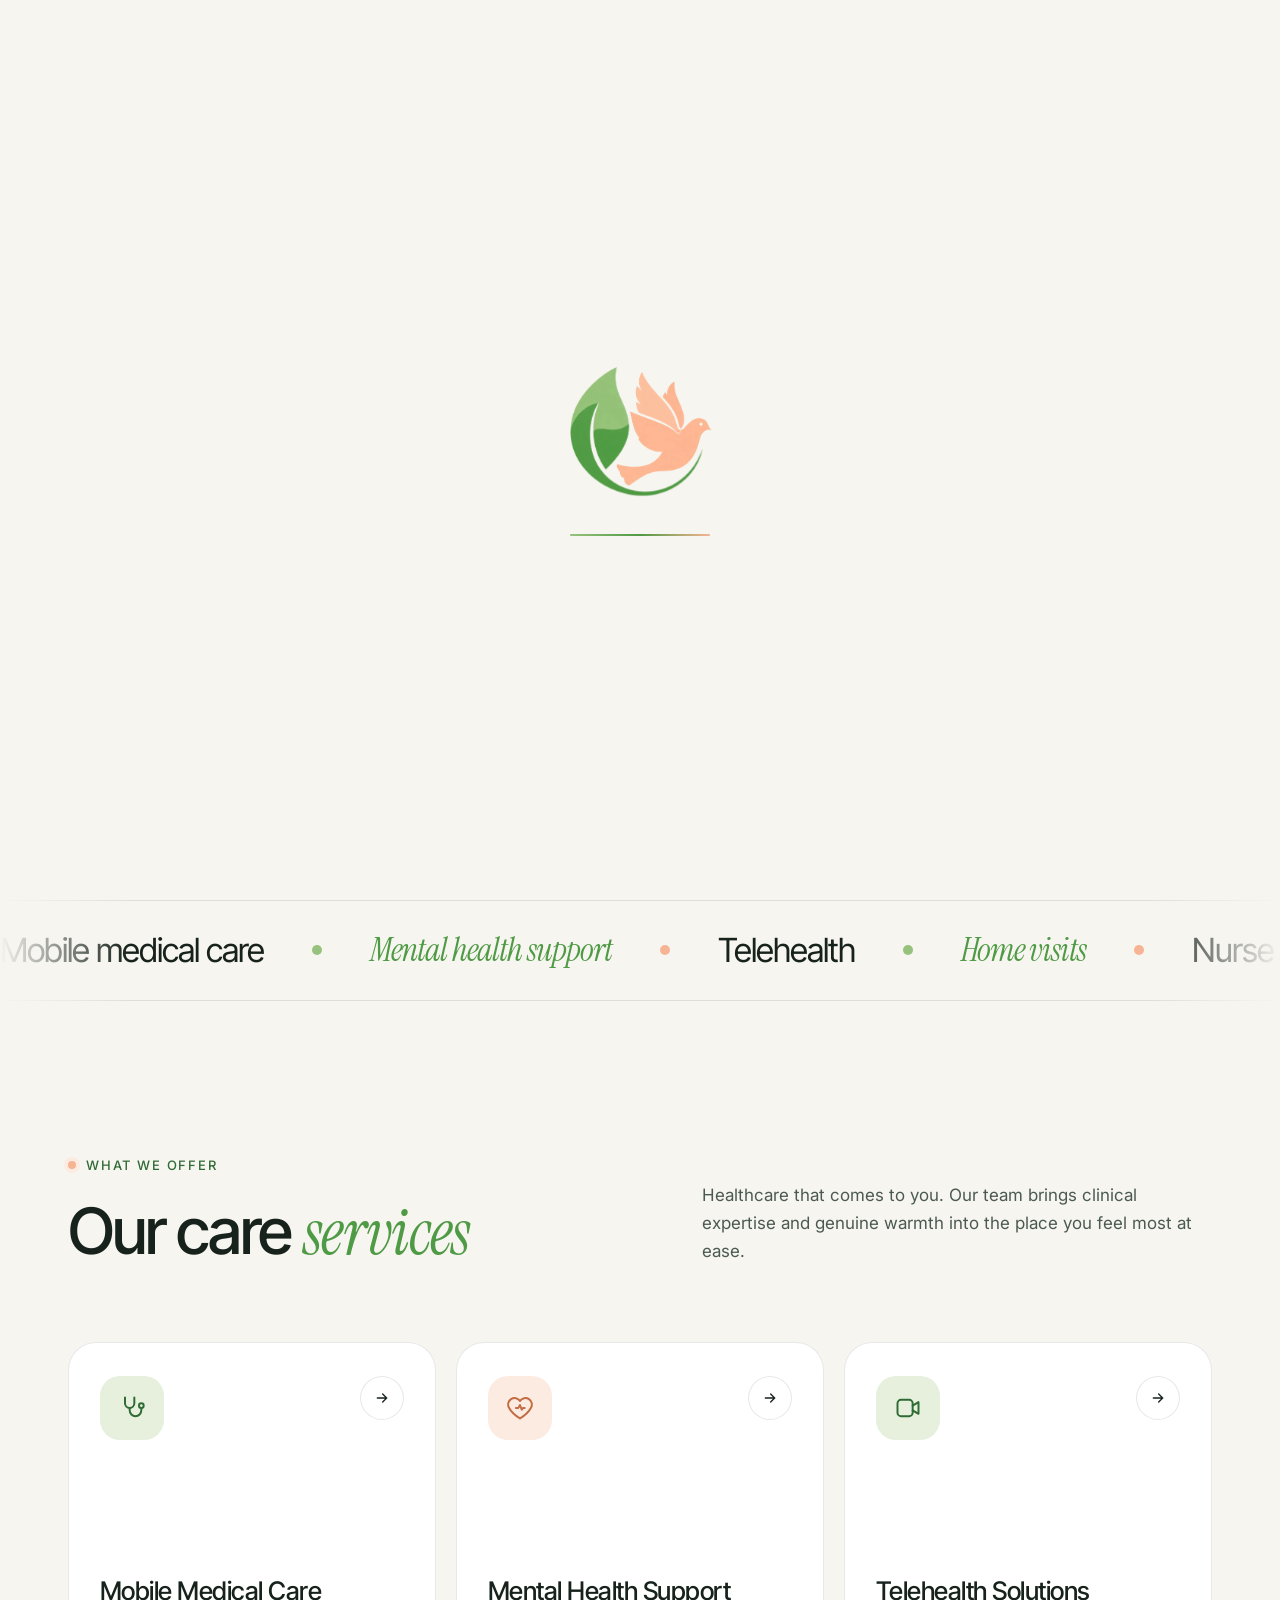
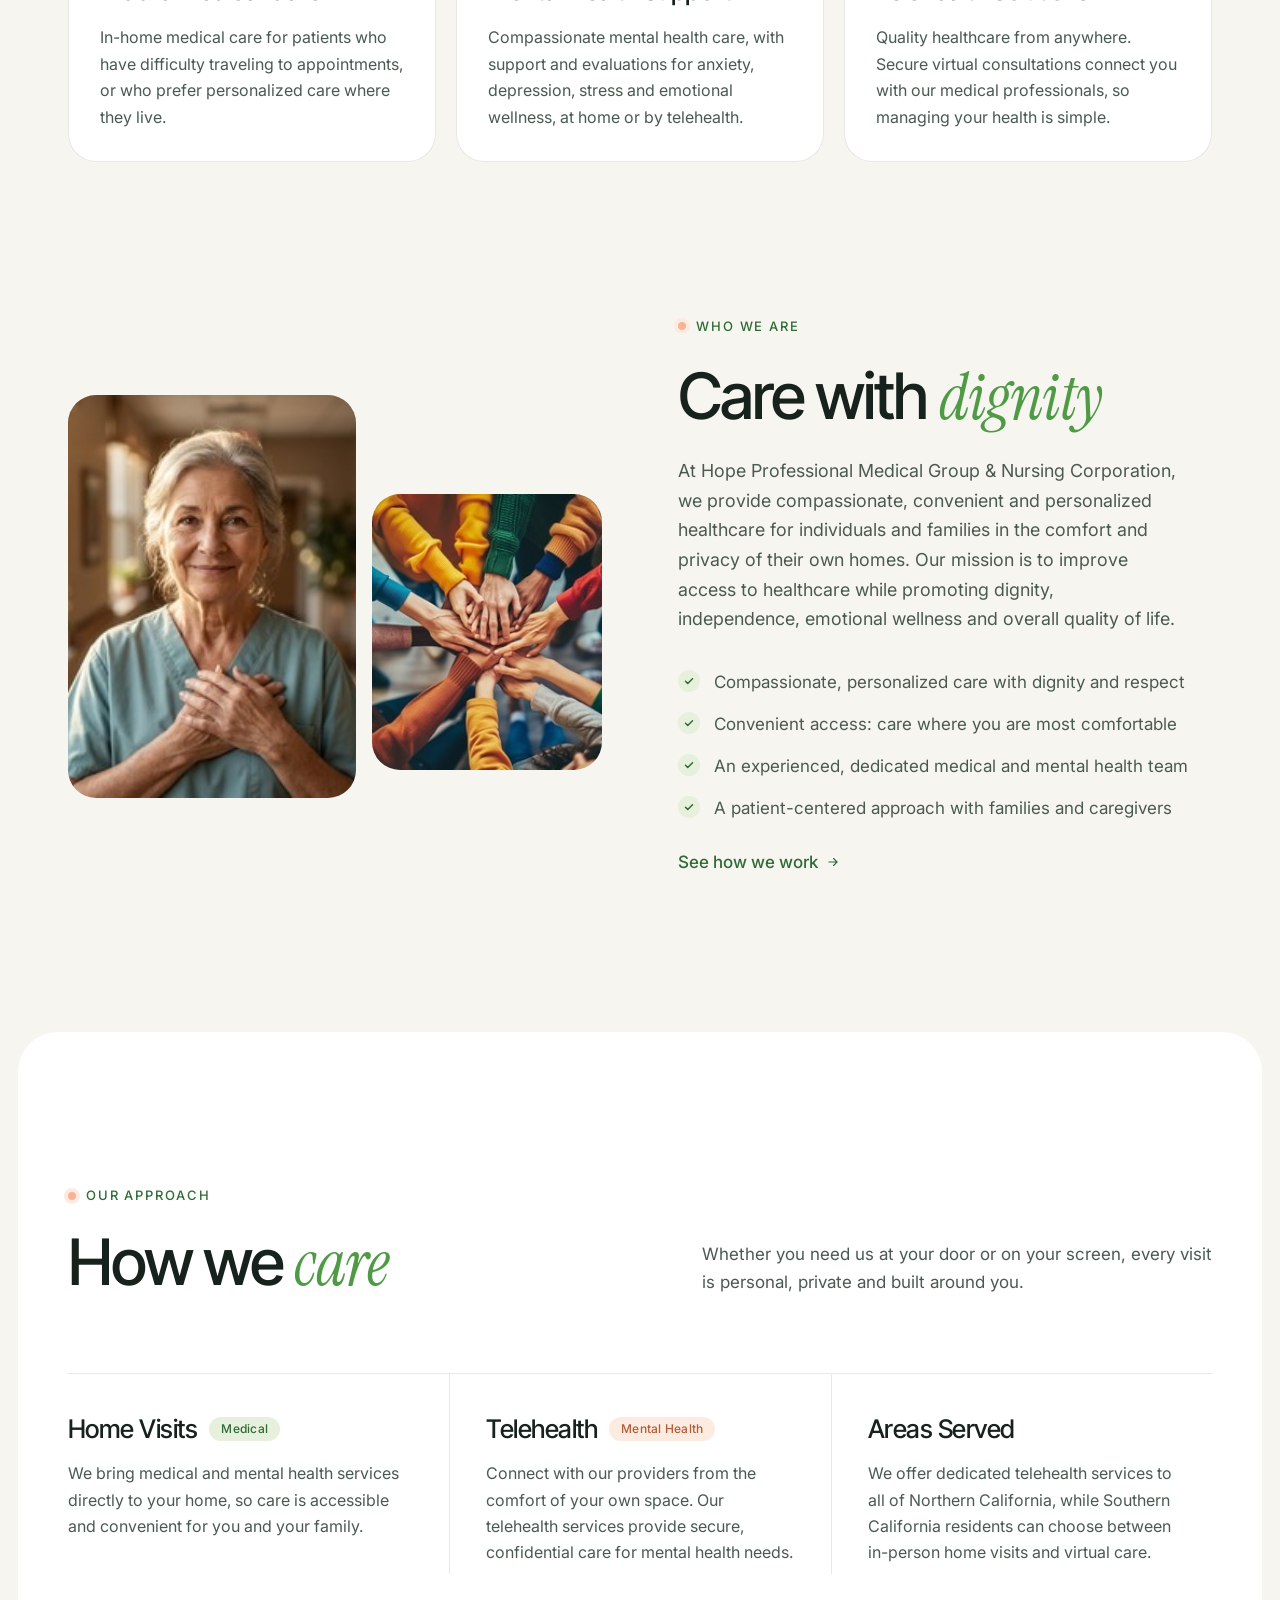
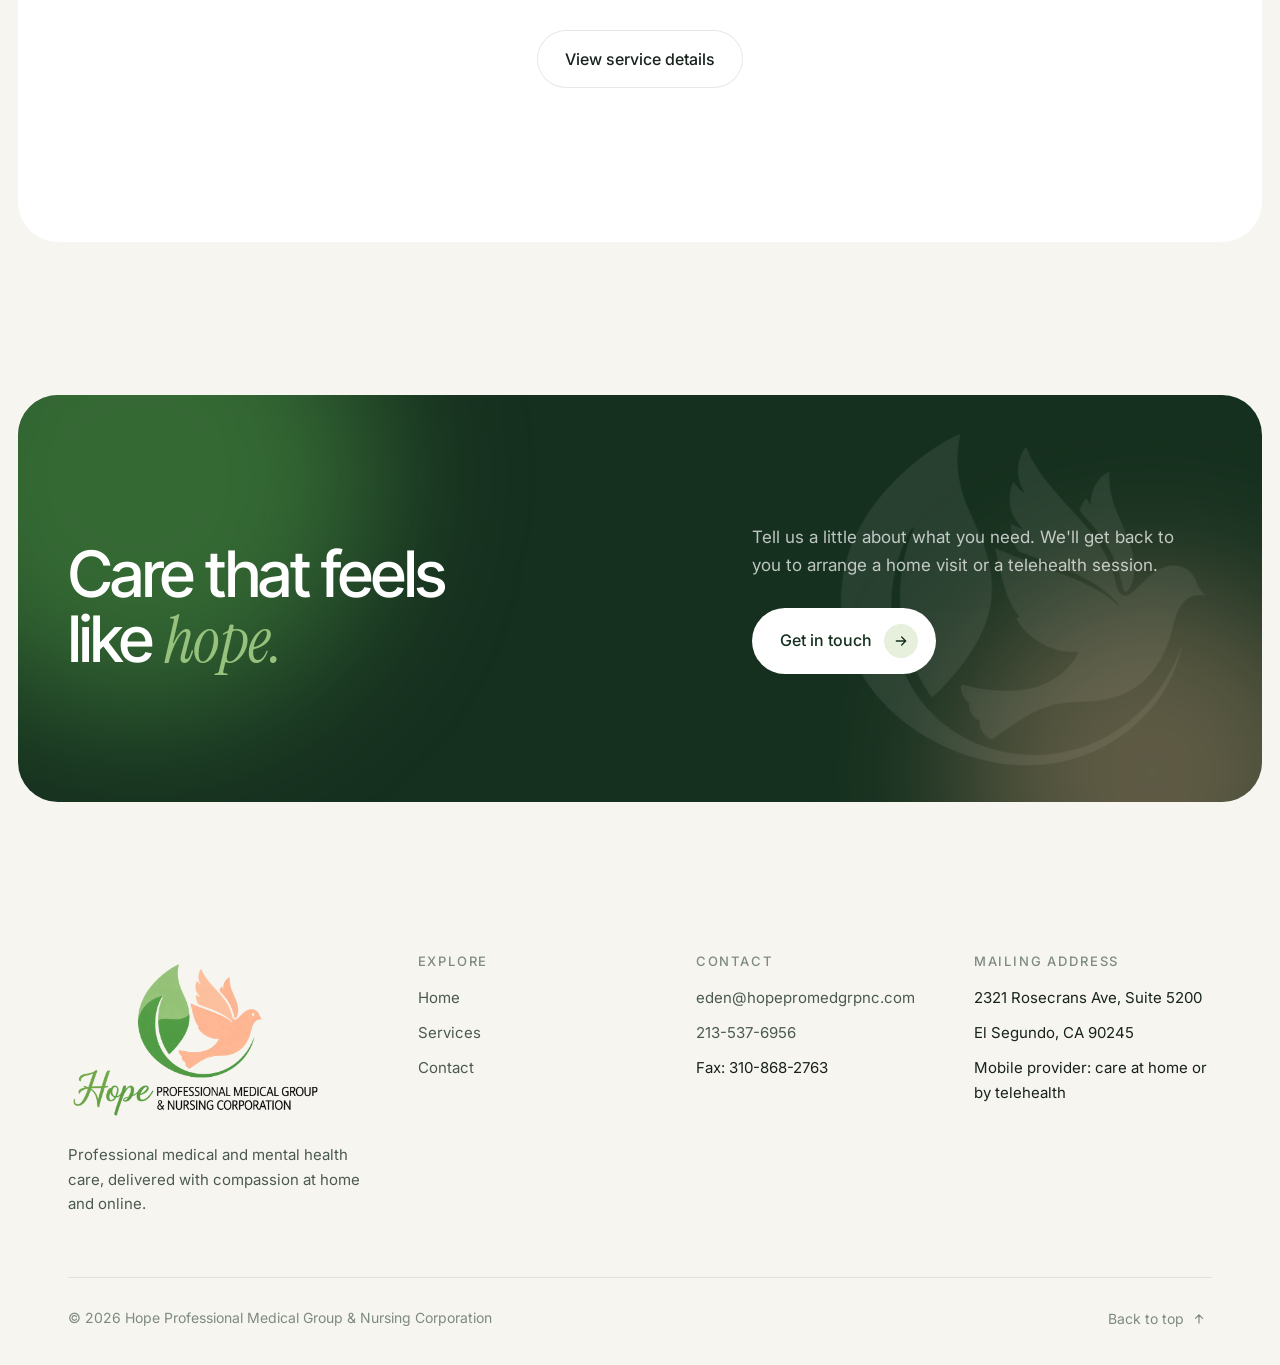
==== commit dc8daa5d: "Update copy and photos from brochure feedback - Describe mental health as compassionate mental healt" ====
--- a/index.html
+++ b/index.html
@@ -10,7 +10,7 @@
   <link rel="preconnect" href="https://fonts.googleapis.com" />
   <link rel="preconnect" href="https://fonts.gstatic.com" crossorigin />
   <link href="https://fonts.googleapis.com/css2?family=Inter:wght@400;500;600&family=Inter+Tight:wght@400;500&family=Instrument+Serif:ital@0;1&display=swap" rel="stylesheet" />
-  <link rel="stylesheet" href="css/style.css?v=2" />
+  <link rel="stylesheet" href="css/style.css?v=3" />
 </head>
 <body class="is-loading">
 
@@ -44,7 +44,7 @@
       </ul>
       <div class="nav__cta">
         <a class="nav__phone" href="tel:+12135376956">213-537-6956</a>
-        <a class="btn" href="contact.html">Book a visit
+        <a class="btn" href="contact.html">Book an appointment
           <span class="btn-ico"><svg viewBox="0 0 24 24" fill="none" stroke="currentColor" stroke-width="2" stroke-linecap="round"><path d="M5 12h14M13 6l6 6-6 6"/></svg></span>
         </a>
         <button class="burger" aria-label="Open menu" aria-expanded="false"><span></span><span></span></button>
@@ -78,7 +78,7 @@
           </h1>
           <p class="lead intro d1">We bring professional medical and mental health support directly to your home. Our team offers accessible, compassionate care shaped around your needs.</p>
           <div class="hero__actions intro d2">
-            <a class="btn" href="contact.html">Book your visit
+            <a class="btn" href="contact.html">Book an appointment
               <span class="btn-ico"><svg viewBox="0 0 24 24" fill="none" stroke="currentColor" stroke-width="2" stroke-linecap="round"><path d="M5 12h14M13 6l6 6-6 6"/></svg></span>
             </a>
             <a class="btn btn--ghost" href="services.html">Explore services</a>
@@ -91,7 +91,7 @@
         </div>
 
         <div class="hero__media intro-media">
-          <img src="https://images.unsplash.com/photo-1594824476967-48c8b964273f?auto=format&fit=crop&w=1400&q=80" alt="Smiling healthcare professional in teal scrubs" data-parallax="0.1" />
+          <img src="assets/photos/provider.webp" alt="Hope Professional Medical Group provider in green scrubs" data-parallax="0.1" />
           <div class="hero__float">
             <svg viewBox="0 0 100 100" aria-hidden="true">
               <defs><path id="circ" d="M50,50 m-38,0 a38,38 0 1,1 76,0 a38,38 0 1,1 -76,0"/></defs>
@@ -133,7 +133,7 @@
               <span class="card__arrow"><svg viewBox="0 0 24 24" fill="none" stroke="currentColor" stroke-width="2" stroke-linecap="round"><path d="M5 12h14M13 6l6 6-6 6"/></svg></span>
             </div>
             <h3>Mobile Medical Care</h3>
-            <p>Professional medical expertise delivered to your home. Health assessments and treatments are tailored to your needs, in the comfort of your own space.</p>
+            <p>In-home medical care for patients who have difficulty traveling to appointments, or who prefer personalized care where they live.</p>
           </a>
           <a class="card reveal" data-delay="1" href="services.html#mental">
             <div class="card__top">
@@ -141,7 +141,7 @@
               <span class="card__arrow"><svg viewBox="0 0 24 24" fill="none" stroke="currentColor" stroke-width="2" stroke-linecap="round"><path d="M5 12h14M13 6l6 6-6 6"/></svg></span>
             </div>
             <h3>Mental Health Support</h3>
-            <p>Compassionate counseling and therapy services: a calm, empathetic space to work through life's challenges and build emotional well-being.</p>
+            <p>Compassionate mental health care, with support and evaluations for anxiety, depression, stress and emotional wellness, at home or by telehealth.</p>
           </a>
           <a class="card reveal" data-delay="2" href="services.html#telehealth">
             <div class="card__top">
@@ -159,17 +159,18 @@
     <section class="section" style="padding-top:0">
       <div class="container feature">
         <div class="feature__media">
-          <div class="img-frame reveal-img"><img src="https://images.unsplash.com/photo-1758691463582-11aea602cd4a?auto=format&fit=crop&w=900&q=80" alt="Smiling doctor with glasses and stethoscope" loading="lazy" /></div>
-          <div class="img-frame reveal-img" data-delay="2"><img src="https://images.unsplash.com/photo-1623854767648-e7bb8009f0db?auto=format&fit=crop&w=800&q=80" alt="Smiling clinician with a stethoscope" loading="lazy" /></div>
+          <div class="img-frame reveal-img"><img src="assets/photos/elder-care.jpg" alt="Smiling senior woman with her hands on her heart" loading="lazy" /></div>
+          <div class="img-frame reveal-img" data-delay="2"><img src="assets/photos/together.jpg" alt="Diverse group of hands joined together" loading="lazy" /></div>
         </div>
         <div class="feature__copy">
           <span class="eyebrow reveal">Who we are</span>
-          <h2 class="reveal" data-delay="1">Our expert <span class="serif">team</span></h2>
-          <p class="lead reveal" data-delay="2">Our medical team and nurse practitioners are dedicated to gentle, accessible home visits. We care for your whole body and mind, focusing on your total wellness at home so you can heal fully.</p>
+          <h2 class="reveal" data-delay="1">Care with <span class="serif">dignity</span></h2>
+          <p class="lead reveal" data-delay="2">At Hope Professional Medical Group &amp; Nursing Corporation, we provide compassionate, convenient and personalized healthcare for individuals and families in the comfort and privacy of their own homes. Our mission is to improve access to healthcare while promoting dignity, independence, emotional wellness and overall quality of life.</p>
           <ul class="checks reveal" data-delay="3">
-            <li>An expert medical team and nurse practitioners</li>
-            <li>Unhurried visits built around your routine</li>
-            <li>Integrated medical and mental health care</li>
+            <li>Compassionate, personalized care with dignity and respect</li>
+            <li>Convenient access: care where you are most comfortable</li>
+            <li>An experienced, dedicated medical and mental health team</li>
+            <li>A patient-centered approach with families and caregivers</li>
           </ul>
           <div class="reveal" data-delay="3"><a class="link-arrow" href="services.html">See how we work <svg viewBox="0 0 24 24" fill="none" stroke="currentColor" stroke-width="2" stroke-linecap="round"><path d="M5 12h14M13 6l6 6-6 6"/></svg></a></div>
         </div>
@@ -248,10 +249,11 @@
           </ul>
         </div>
         <div>
-          <h4>Visit</h4>
+          <h4>Mailing address</h4>
           <ul>
             <li>2321 Rosecrans Ave, Suite 5200</li>
             <li>El Segundo, CA 90245</li>
+            <li>Mobile provider: care at home or by telehealth</li>
           </ul>
         </div>
       </div>
@@ -262,6 +264,6 @@
     </div>
   </footer>
 
-  <script src="js/main.js?v=2"></script>
+  <script src="js/main.js?v=3"></script>
 </body>
 </html>
--- a/css/style.css
+++ b/css/style.css
@@ -592,6 +592,11 @@
   background: var(--leaf-tint) url("data:image/svg+xml,%3Csvg xmlns='http://www.w3.org/2000/svg' viewBox='0 0 24 24' fill='none' stroke='%232f6b35' stroke-width='3' stroke-linecap='round' stroke-linejoin='round'%3E%3Cpath d='M5 12.5l4.5 4.5L19 7.5'/%3E%3C/svg%3E") center / 12px no-repeat;
 }
 
+.checks--2col { grid-template-columns: 1fr 1fr; gap: 12px 24px; }
+.hours.ideal { grid-template-columns: repeat(4, 1fr); }
+@media (max-width: 1080px) { .hours.ideal { grid-template-columns: 1fr 1fr; } }
+@media (max-width: 560px) { .checks--2col, .hours.ideal { grid-template-columns: 1fr; } }
+
 /* How we care */
 .care {
   background: var(--surface);
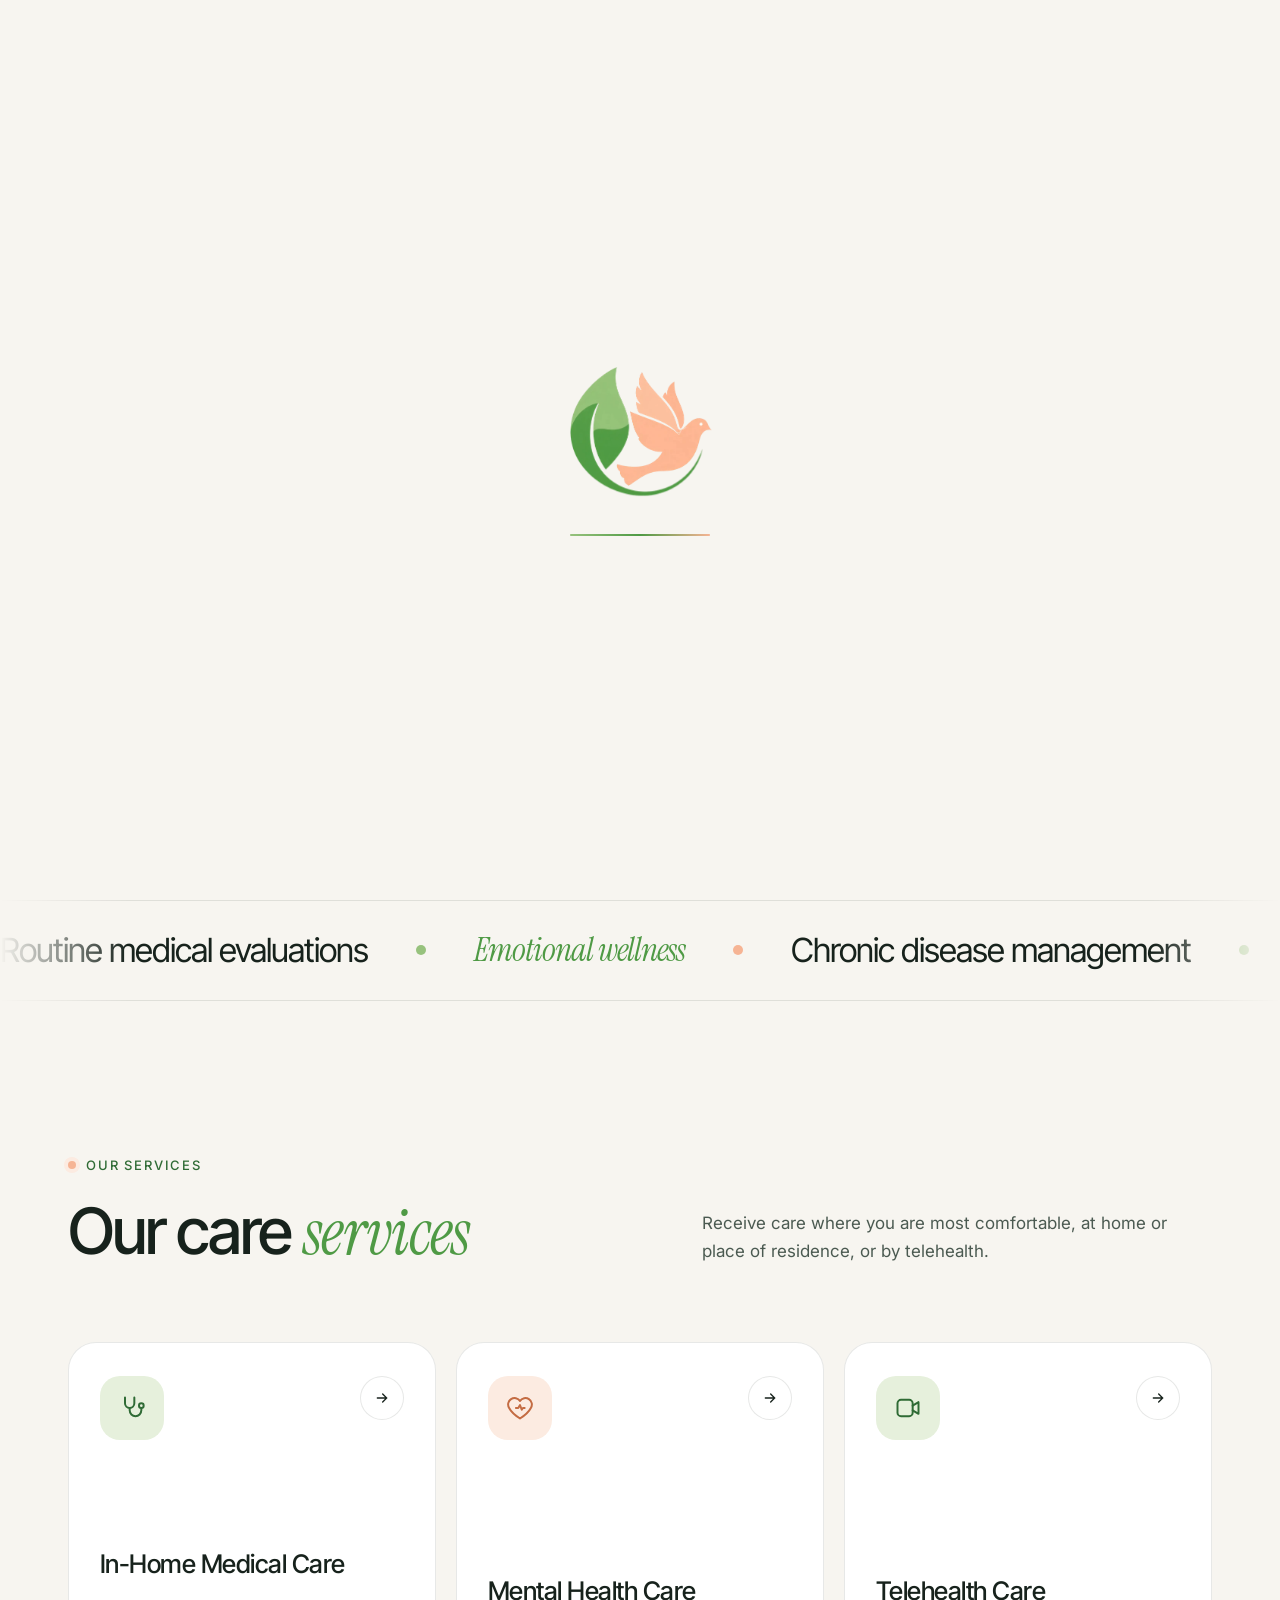
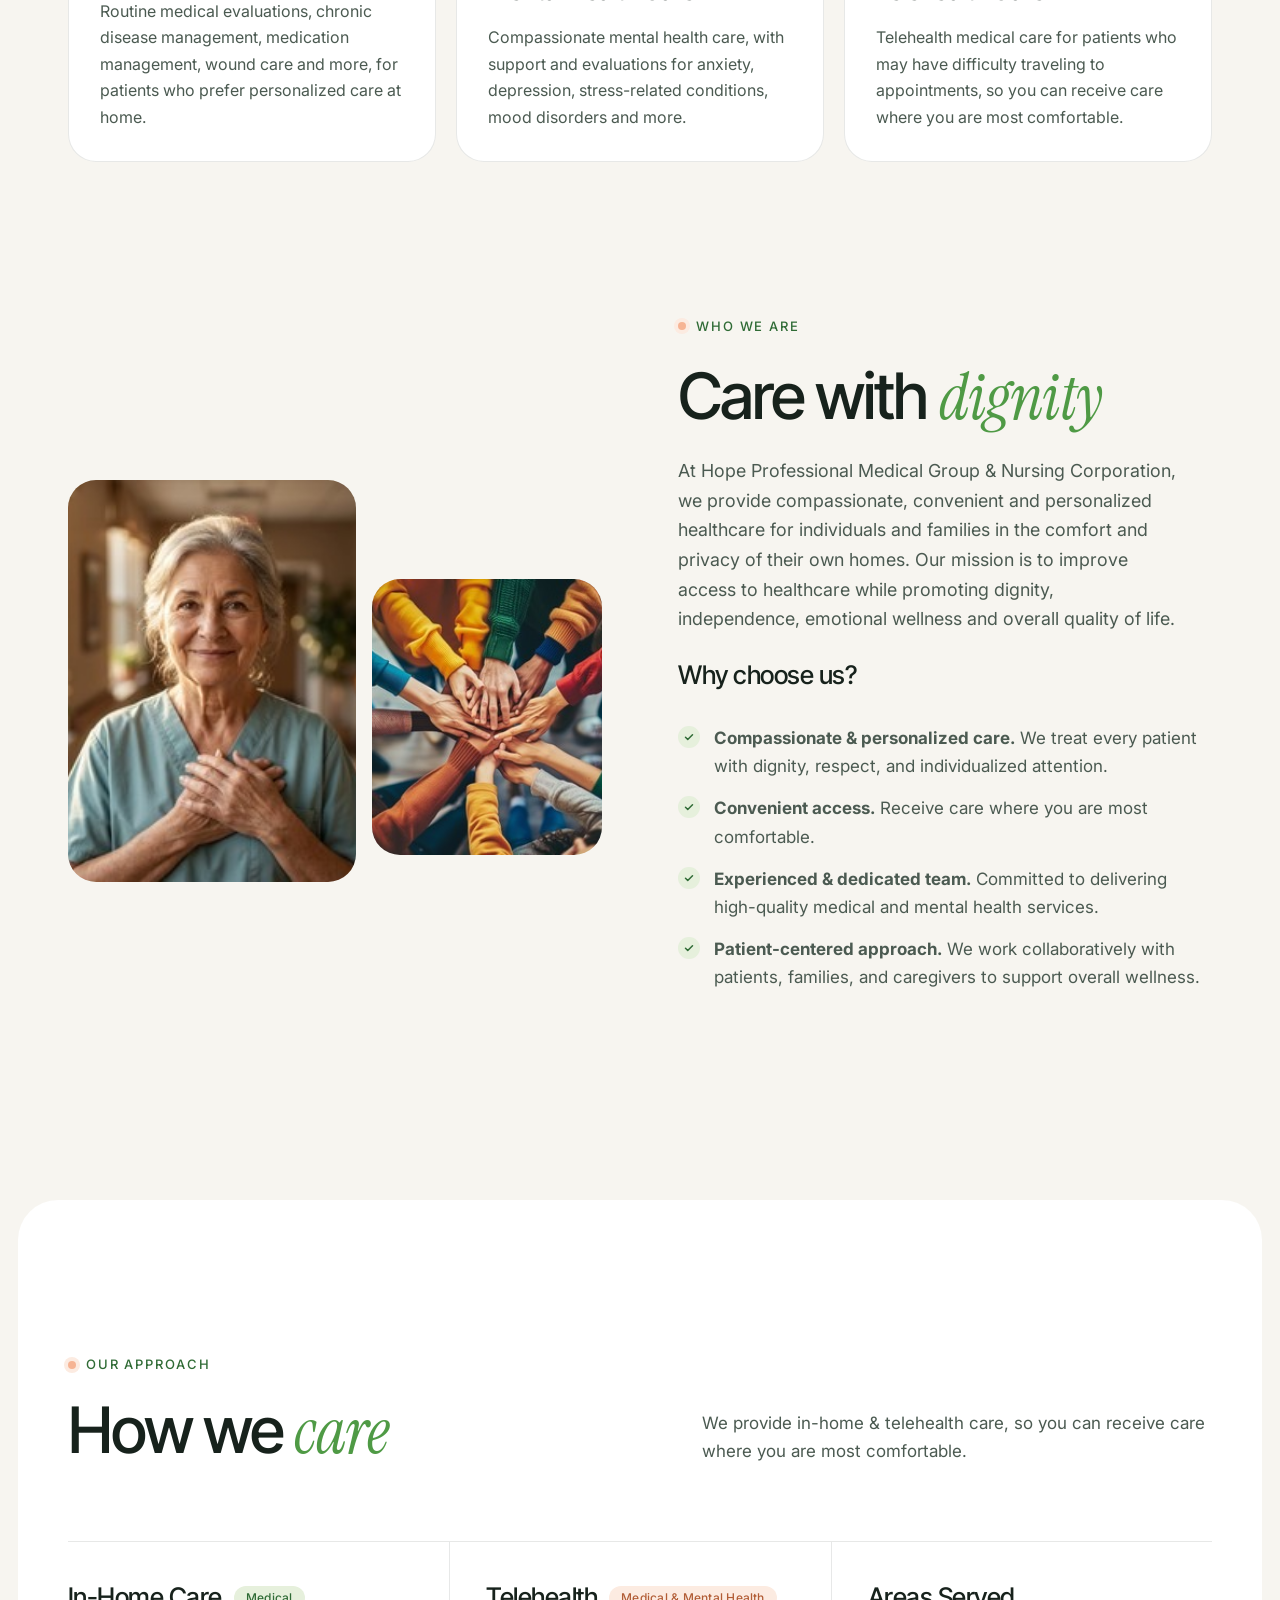
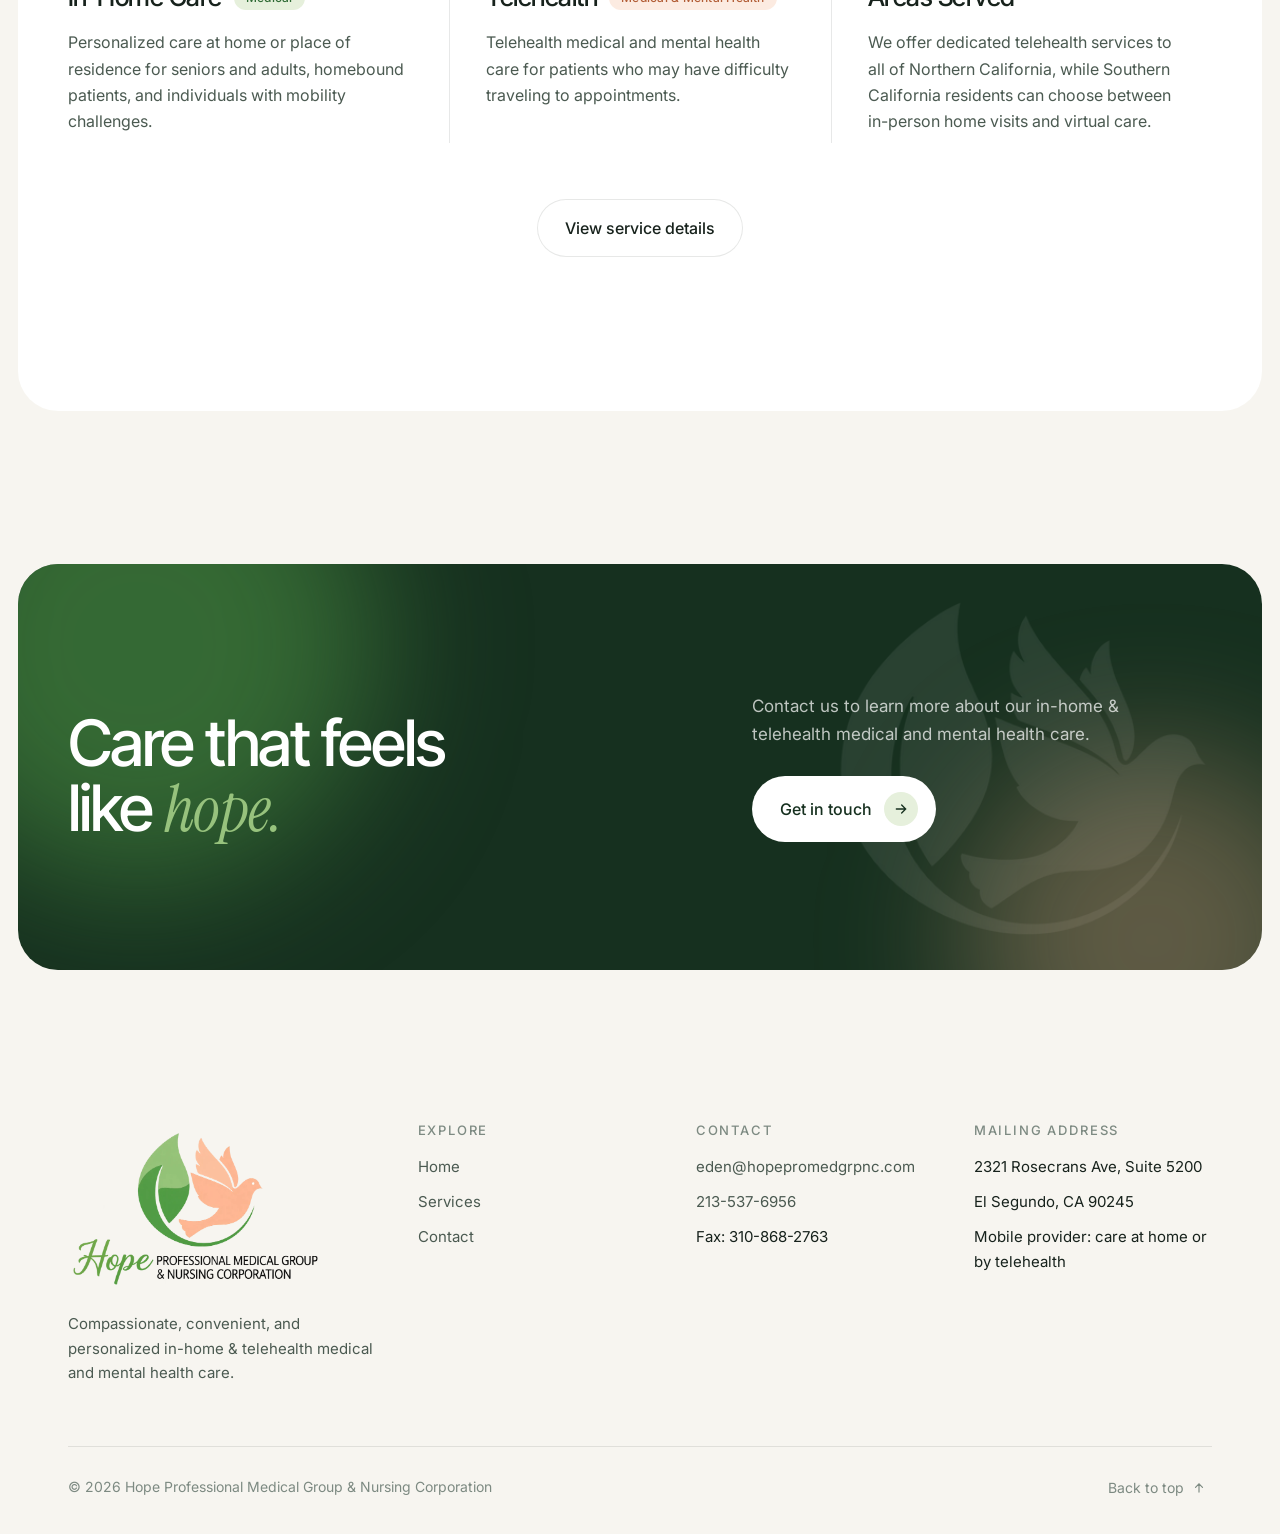
==== commit 8281386b: "Base site copy on the Hope brochure Rewrite headlines, services, why-choose-us, steps, FAQ and conta" ====
--- a/index.html
+++ b/index.html
@@ -3,14 +3,14 @@
 <head>
   <meta charset="UTF-8" />
   <meta name="viewport" content="width=device-width, initial-scale=1" />
-  <title>Hope Professional Medical Group &amp; Nursing Corporation | Care at Your Door</title>
-  <meta name="description" content="Professional medical and mental health care delivered to your home, or by telehealth, by Hope Professional Medical Group & Nursing Corporation." />
+  <title>Hope Professional Medical Group &amp; Nursing Corporation | In-Home &amp; Telehealth Care</title>
+  <meta name="description" content="Compassionate, convenient, and personalized in-home &amp; telehealth medical and mental health care from Hope Professional Medical Group &amp; Nursing Corporation, El Segundo, CA." />
   <link rel="icon" type="image/png" href="assets/favicon.png" />
   <link rel="preload" as="image" href="assets/mk-leaf.webp" />
   <link rel="preconnect" href="https://fonts.googleapis.com" />
   <link rel="preconnect" href="https://fonts.gstatic.com" crossorigin />
   <link href="https://fonts.googleapis.com/css2?family=Inter:wght@400;500;600&family=Inter+Tight:wght@400;500&family=Instrument+Serif:ital@0;1&display=swap" rel="stylesheet" />
-  <link rel="stylesheet" href="css/style.css?v=3" />
+  <link rel="stylesheet" href="css/style.css?v=5" />
 </head>
 <body class="is-loading">
 
@@ -70,13 +70,13 @@
     <section class="hero">
       <div class="container hero__grid">
         <div class="hero__copy">
-          <span class="eyebrow intro">Home &amp; virtual healthcare</span>
+          <span class="eyebrow intro">In-home &amp; telehealth care</span>
           <h1>
-            <span class="split-line"><span>Tranquil care,</span></span>
-            <span class="split-line"><span><span class="serif">right</span> at</span></span>
-            <span class="split-line"><span>your door.</span></span>
+            <span class="split-line"><span>Compassionate</span></span>
+            <span class="split-line"><span>care, in the</span></span>
+            <span class="split-line"><span><span class="serif">comfort</span> of home.</span></span>
           </h1>
-          <p class="lead intro d1">We bring professional medical and mental health support directly to your home. Our team offers accessible, compassionate care shaped around your needs.</p>
+          <p class="lead intro d1">We provide in-home &amp; telehealth medical care for patients who may have difficulty traveling to appointments or prefer personalized care at home or place of residence.</p>
           <div class="hero__actions intro d2">
             <a class="btn" href="contact.html">Book an appointment
               <span class="btn-ico"><svg viewBox="0 0 24 24" fill="none" stroke="currentColor" stroke-width="2" stroke-linecap="round"><path d="M5 12h14M13 6l6 6-6 6"/></svg></span>
@@ -84,7 +84,7 @@
             <a class="btn btn--ghost" href="services.html">Explore services</a>
           </div>
           <div class="hero__meta intro d3">
-            <span><svg viewBox="0 0 24 24" fill="none" stroke="currentColor" stroke-width="2" stroke-linecap="round" stroke-linejoin="round"><path d="M3 11l9-7 9 7v9a1 1 0 0 1-1 1h-5v-6H9v6H4a1 1 0 0 1-1-1z"/></svg>In-home visits</span>
+            <span><svg viewBox="0 0 24 24" fill="none" stroke="currentColor" stroke-width="2" stroke-linecap="round" stroke-linejoin="round"><path d="M3 11l9-7 9 7v9a1 1 0 0 1-1 1h-5v-6H9v6H4a1 1 0 0 1-1-1z"/></svg>In-home care</span>
             <span><svg viewBox="0 0 24 24" fill="none" stroke="currentColor" stroke-width="2" stroke-linecap="round" stroke-linejoin="round"><rect x="3" y="5" width="13" height="14" rx="3"/><path d="M16 10l5-3v10l-5-3"/></svg>Telehealth</span>
             <span><svg viewBox="0 0 24 24" fill="none" stroke="currentColor" stroke-width="2" stroke-linecap="round" stroke-linejoin="round"><path d="M12 21s-7-4.5-9.3-9A5.3 5.3 0 0 1 12 6a5.3 5.3 0 0 1 9.3 6C19 16.5 12 21 12 21z"/></svg>Medical &amp; mental health</span>
           </div>
@@ -95,13 +95,13 @@
           <div class="hero__float">
             <svg viewBox="0 0 100 100" aria-hidden="true">
               <defs><path id="circ" d="M50,50 m-38,0 a38,38 0 1,1 76,0 a38,38 0 1,1 -76,0"/></defs>
-              <text><textPath href="#circ">CARE WITH HOPE • CARE WITH HOPE • </textPath></text>
+              <text><textPath href="#circ">COMPASSIONATE &amp; PERSONALIZED CARE • </textPath></text>
             </svg>
             <img src="assets/logo-mark.webp" alt="" />
           </div>
           <div class="hero__badge intro d4">
             <span class="pulse"></span>
-            <div><strong>Now booking home visits</strong>Serving California with in-home and virtual care</div>
+            <div><strong>In-home &amp; telehealth care</strong>Medical and mental health services</div>
           </div>
         </div>
       </div>
@@ -110,8 +110,8 @@
     <!-- Marquee -->
     <div class="marquee" aria-hidden="true">
       <div class="marquee__track">
-        <span>Mobile medical care</span><span><em>Mental health support</em></span><span>Telehealth</span><span><em>Home visits</em></span><span>Nurse practitioners</span><span><em>Whole-person wellness</em></span>
-        <span>Mobile medical care</span><span><em>Mental health support</em></span><span>Telehealth</span><span><em>Home visits</em></span><span>Nurse practitioners</span><span><em>Whole-person wellness</em></span>
+        <span>Routine medical evaluations</span><span><em>Emotional wellness</em></span><span>Chronic disease management</span><span><em>Telehealth</em></span><span>Medication management</span><span><em>Wound care</em></span><span>Wellness assessments</span>
+        <span>Routine medical evaluations</span><span><em>Emotional wellness</em></span><span>Chronic disease management</span><span><em>Telehealth</em></span><span>Medication management</span><span><em>Wound care</em></span><span>Wellness assessments</span>
       </div>
     </div>
 
@@ -120,10 +120,10 @@
       <div class="container">
         <div class="section-head">
           <div class="section-head__title">
-            <span class="eyebrow reveal">What we offer</span>
+            <span class="eyebrow reveal">Our services</span>
             <h2 class="reveal" data-delay="1">Our care <span class="serif">services</span></h2>
           </div>
-          <p class="reveal" data-delay="2">Healthcare that comes to you. Our team brings clinical expertise and genuine warmth into the place you feel most at ease.</p>
+          <p class="reveal" data-delay="2">Receive care where you are most comfortable, at home or place of residence, or by telehealth.</p>
         </div>
 
         <div class="cards">
@@ -132,24 +132,24 @@
               <div class="card__icon"><svg viewBox="0 0 24 24" fill="none" stroke="currentColor" stroke-width="1.7" stroke-linecap="round" stroke-linejoin="round"><path d="M6 3v5a4 4 0 0 0 8 0V3"/><path d="M10 12v2a5 5 0 0 0 10 0v-2"/><circle cx="20" cy="10" r="2"/></svg></div>
               <span class="card__arrow"><svg viewBox="0 0 24 24" fill="none" stroke="currentColor" stroke-width="2" stroke-linecap="round"><path d="M5 12h14M13 6l6 6-6 6"/></svg></span>
             </div>
-            <h3>Mobile Medical Care</h3>
-            <p>In-home medical care for patients who have difficulty traveling to appointments, or who prefer personalized care where they live.</p>
+            <h3>In-Home Medical Care</h3>
+            <p>Routine medical evaluations, chronic disease management, medication management, wound care and more, for patients who prefer personalized care at home.</p>
           </a>
           <a class="card reveal" data-delay="1" href="services.html#mental">
             <div class="card__top">
               <div class="card__icon"><svg viewBox="0 0 24 24" fill="none" stroke="currentColor" stroke-width="1.7" stroke-linecap="round" stroke-linejoin="round"><path d="M12 21s-7-4.5-9.3-9A5.3 5.3 0 0 1 12 6a5.3 5.3 0 0 1 9.3 6C19 16.5 12 21 12 21z"/><path d="M8.5 12h2l1.5-2.5 1.5 4 1-1.5h1.5"/></svg></div>
               <span class="card__arrow"><svg viewBox="0 0 24 24" fill="none" stroke="currentColor" stroke-width="2" stroke-linecap="round"><path d="M5 12h14M13 6l6 6-6 6"/></svg></span>
             </div>
-            <h3>Mental Health Support</h3>
-            <p>Compassionate mental health care, with support and evaluations for anxiety, depression, stress and emotional wellness, at home or by telehealth.</p>
+            <h3>Mental Health Care</h3>
+            <p>Compassionate mental health care, with support and evaluations for anxiety, depression, stress-related conditions, mood disorders and more.</p>
           </a>
           <a class="card reveal" data-delay="2" href="services.html#telehealth">
             <div class="card__top">
               <div class="card__icon"><svg viewBox="0 0 24 24" fill="none" stroke="currentColor" stroke-width="1.7" stroke-linecap="round" stroke-linejoin="round"><rect x="3" y="5" width="13" height="14" rx="3"/><path d="M16 10l5-3v10l-5-3"/></svg></div>
               <span class="card__arrow"><svg viewBox="0 0 24 24" fill="none" stroke="currentColor" stroke-width="2" stroke-linecap="round"><path d="M5 12h14M13 6l6 6-6 6"/></svg></span>
             </div>
-            <h3>Telehealth Solutions</h3>
-            <p>Quality healthcare from anywhere. Secure virtual consultations connect you with our medical professionals, so managing your health is simple.</p>
+            <h3>Telehealth Care</h3>
+            <p>Telehealth medical care for patients who may have difficulty traveling to appointments, so you can receive care where you are most comfortable.</p>
           </a>
         </div>
       </div>
@@ -166,13 +166,14 @@
           <span class="eyebrow reveal">Who we are</span>
           <h2 class="reveal" data-delay="1">Care with <span class="serif">dignity</span></h2>
           <p class="lead reveal" data-delay="2">At Hope Professional Medical Group &amp; Nursing Corporation, we provide compassionate, convenient and personalized healthcare for individuals and families in the comfort and privacy of their own homes. Our mission is to improve access to healthcare while promoting dignity, independence, emotional wellness and overall quality of life.</p>
+          <h3 class="reveal" data-delay="3">Why choose us?</h3>
           <ul class="checks reveal" data-delay="3">
-            <li>Compassionate, personalized care with dignity and respect</li>
-            <li>Convenient access: care where you are most comfortable</li>
-            <li>An experienced, dedicated medical and mental health team</li>
-            <li>A patient-centered approach with families and caregivers</li>
-          </ul>
-          <div class="reveal" data-delay="3"><a class="link-arrow" href="services.html">See how we work <svg viewBox="0 0 24 24" fill="none" stroke="currentColor" stroke-width="2" stroke-linecap="round"><path d="M5 12h14M13 6l6 6-6 6"/></svg></a></div>
+            <li><span><strong>Compassionate &amp; personalized care.</strong> We treat every patient with dignity, respect, and individualized attention.</span></li>
+            <li><span><strong>Convenient access.</strong> Receive care where you are most comfortable.</span></li>
+            <li><span><strong>Experienced &amp; dedicated team.</strong> Committed to delivering high-quality medical and mental health services.</span></li>
+            <li><span><strong>Patient-centered approach.</strong> We work collaboratively with patients, families, and caregivers to support overall wellness.</span></li>
+          </ul>
+          <div class="reveal" data-delay="3"><a class="link-arrow" href="services.html">See our services <svg viewBox="0 0 24 24" fill="none" stroke="currentColor" stroke-width="2" stroke-linecap="round"><path d="M5 12h14M13 6l6 6-6 6"/></svg></a></div>
         </div>
       </div>
     </section>
@@ -185,16 +186,16 @@
             <span class="eyebrow reveal">Our approach</span>
             <h2 class="reveal" data-delay="1">How we <span class="serif">care</span></h2>
           </div>
-          <p class="reveal" data-delay="2">Whether you need us at your door or on your screen, every visit is personal, private and built around you.</p>
+          <p class="reveal" data-delay="2">We provide in-home &amp; telehealth care, so you can receive care where you are most comfortable.</p>
         </div>
         <div class="care-grid">
           <div class="care-item reveal">
-            <h3>Home Visits <span class="tag">Medical</span></h3>
-            <p>We bring medical and mental health services directly to your home, so care is accessible and convenient for you and your family.</p>
+            <h3>In-Home Care <span class="tag">Medical</span></h3>
+            <p>Personalized care at home or place of residence for seniors and adults, homebound patients, and individuals with mobility challenges.</p>
           </div>
           <div class="care-item reveal" data-delay="1">
-            <h3>Telehealth <span class="tag tag--peach">Mental Health</span></h3>
-            <p>Connect with our providers from the comfort of your own space. Our telehealth services provide secure, confidential care for mental health needs.</p>
+            <h3>Telehealth <span class="tag tag--peach">Medical &amp; Mental Health</span></h3>
+            <p>Telehealth medical and mental health care for patients who may have difficulty traveling to appointments.</p>
           </div>
           <div class="care-item reveal" data-delay="2">
             <h3>Areas Served</h3>
@@ -214,7 +215,7 @@
         <div class="container cta__inner">
           <h2 class="reveal">Care that feels<br />like <span class="serif">hope.</span></h2>
           <div class="reveal" data-delay="1">
-            <p>Tell us a little about what you need. We'll get back to you to arrange a home visit or a telehealth session.</p>
+            <p>Contact us to learn more about our in-home &amp; telehealth medical and mental health care.</p>
             <a class="btn btn--light" href="contact.html">Get in touch
               <span class="btn-ico"><svg viewBox="0 0 24 24" fill="none" stroke="currentColor" stroke-width="2" stroke-linecap="round"><path d="M5 12h14M13 6l6 6-6 6"/></svg></span>
             </a>
@@ -230,7 +231,7 @@
       <div class="footer__top">
         <div>
           <img class="footer__logo" src="assets/logo.webp" alt="Hope Professional Medical Group &amp; Nursing Corporation" loading="lazy" />
-          <p class="footer__tag">Professional medical and mental health care, delivered with compassion at home and online.</p>
+          <p class="footer__tag">Compassionate, convenient, and personalized in-home &amp; telehealth medical and mental health care.</p>
         </div>
         <div>
           <h4>Explore</h4>
@@ -264,6 +265,6 @@
     </div>
   </footer>
 
-  <script src="js/main.js?v=3"></script>
+  <script src="js/main.js?v=5"></script>
 </body>
 </html>
--- a/css/style.css
+++ b/css/style.css
@@ -376,7 +376,7 @@
   align-items: center;
 }
 .hero__copy { display: grid; gap: 28px; }
-.hero h1 { font-size: clamp(46px, 5.8vw, 88px); }
+.hero h1 { font-size: clamp(44px, 5.8vw, 76px); }
 .hero h1 .serif { display: inline-block; padding-right: 0.08em; }
 .hero__actions { display: flex; flex-wrap: wrap; gap: 12px; margin-top: 8px; }
 
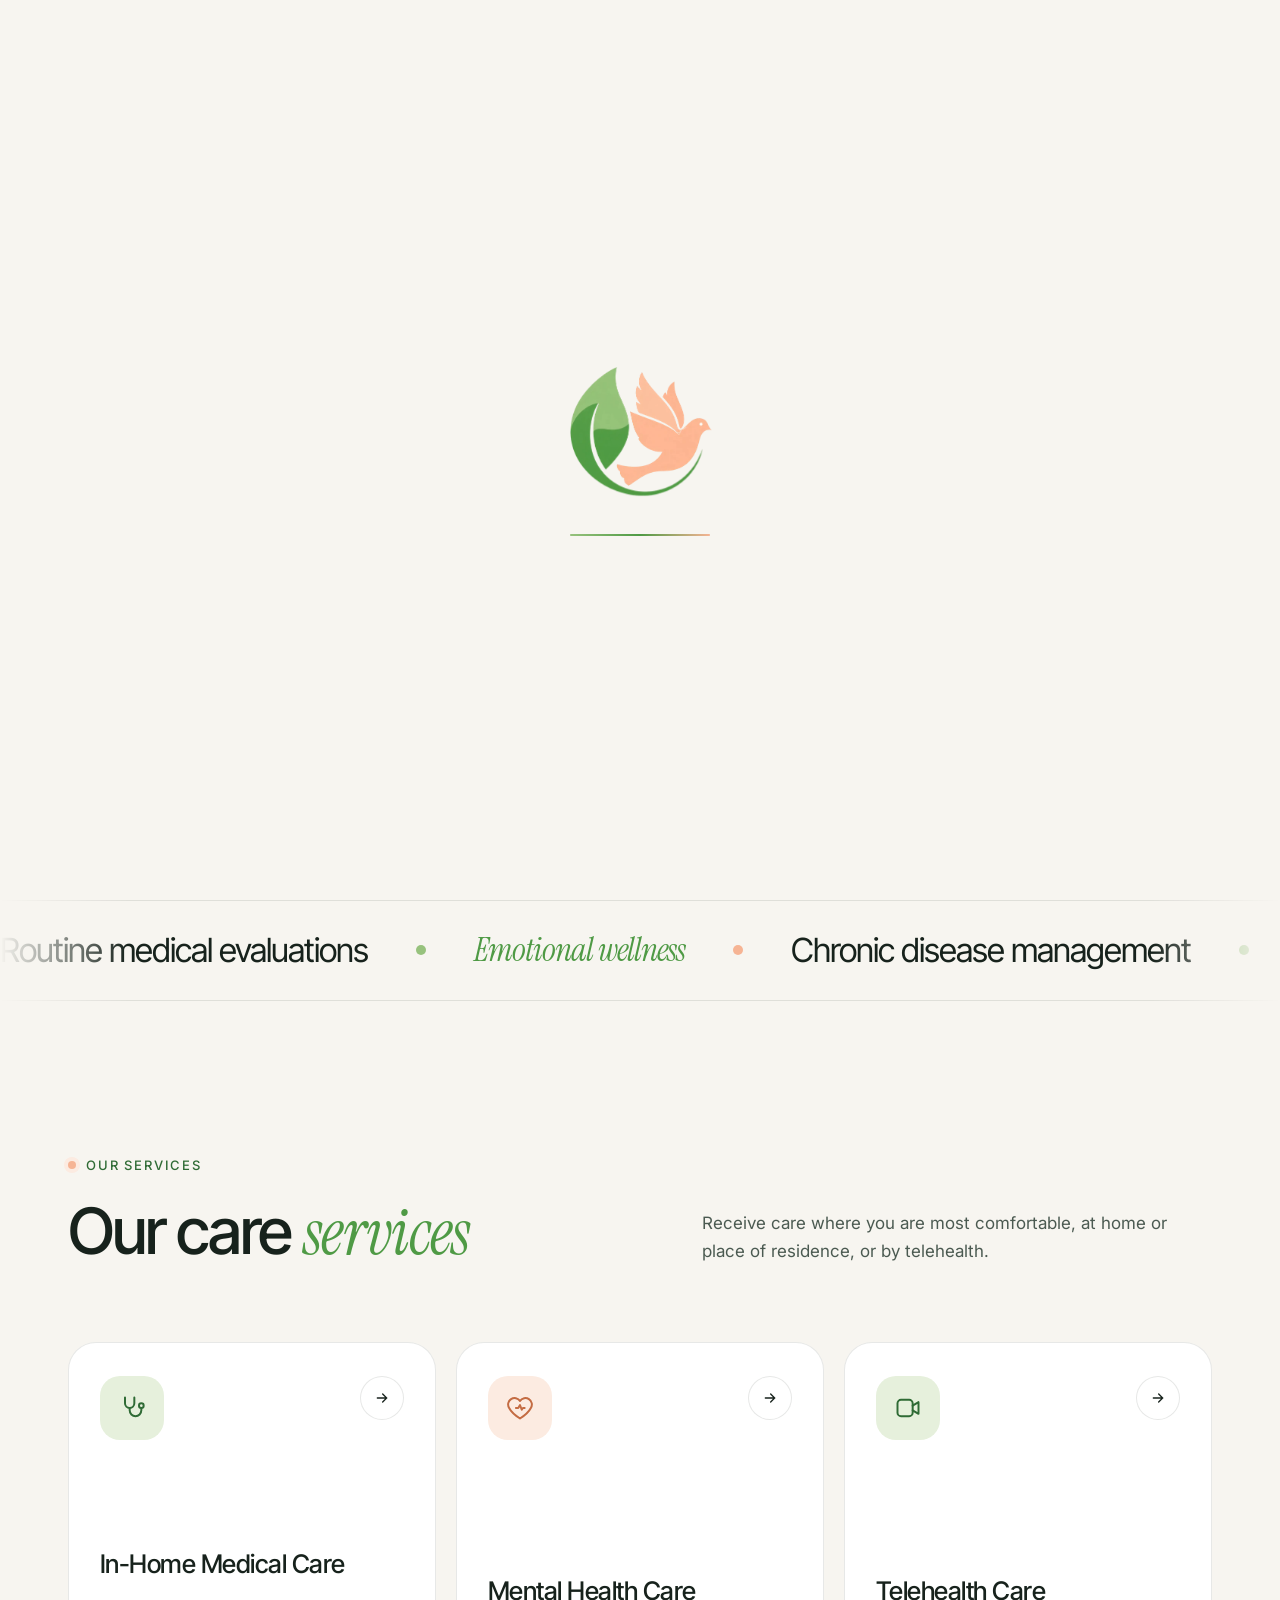
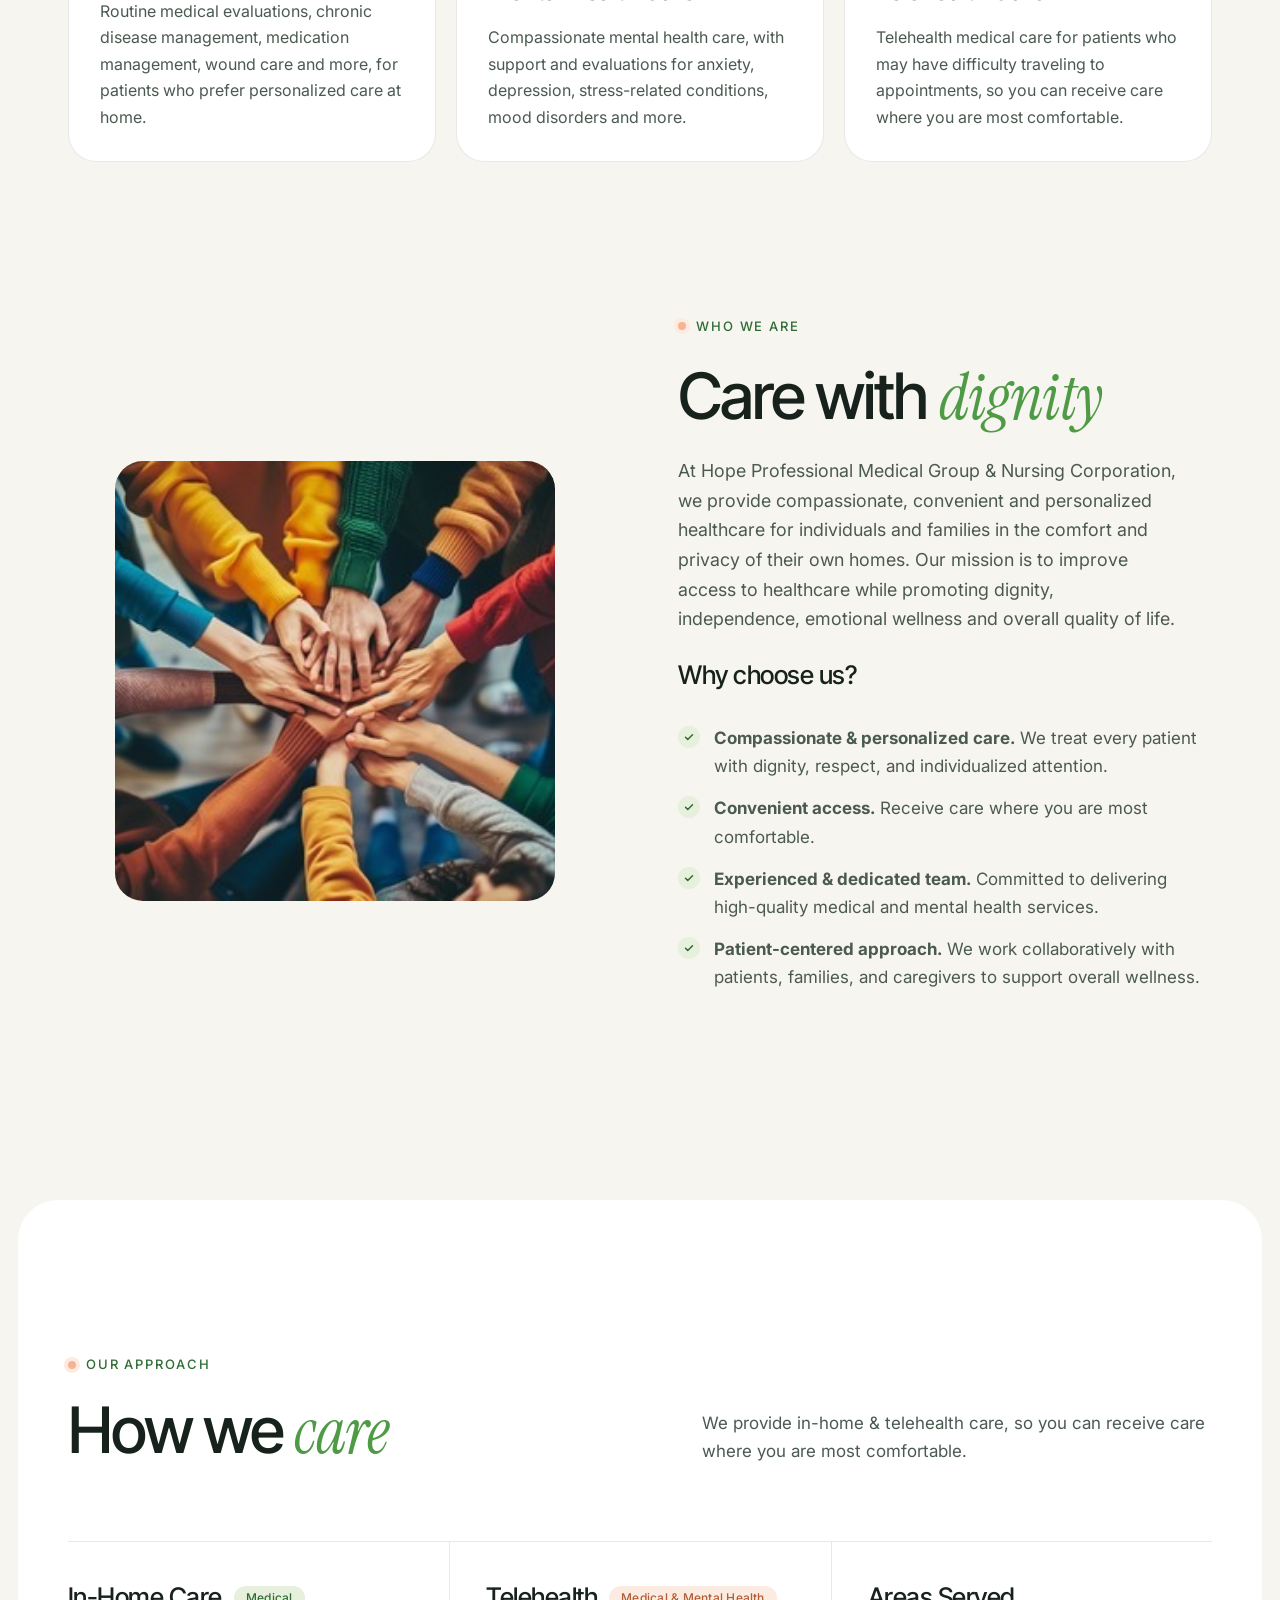
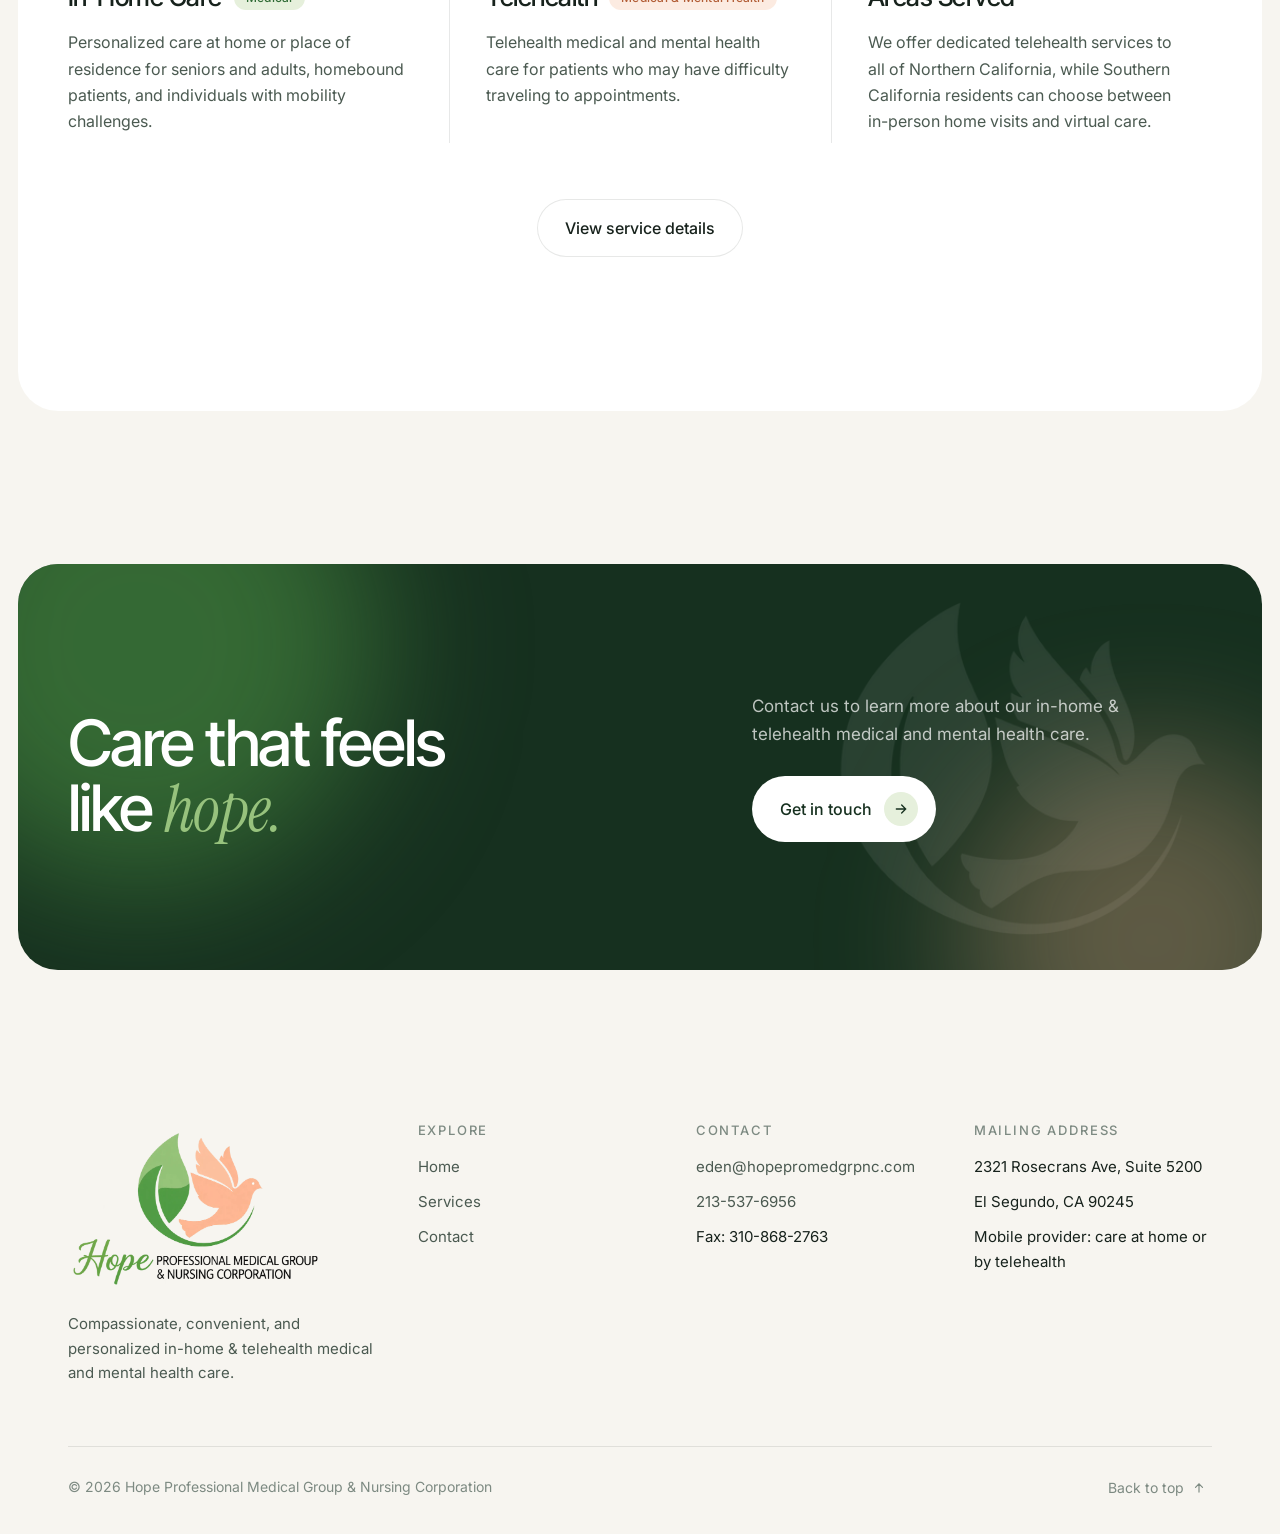
==== commit 2cdd049b: "Swap landing photo and simplify Who We Are image - Use the provider in Hope-branded teal scrubs as t" ====
--- a/index.html
+++ b/index.html
@@ -10,7 +10,7 @@
   <link rel="preconnect" href="https://fonts.googleapis.com" />
   <link rel="preconnect" href="https://fonts.gstatic.com" crossorigin />
   <link href="https://fonts.googleapis.com/css2?family=Inter:wght@400;500;600&family=Inter+Tight:wght@400;500&family=Instrument+Serif:ital@0;1&display=swap" rel="stylesheet" />
-  <link rel="stylesheet" href="css/style.css?v=5" />
+  <link rel="stylesheet" href="css/style.css?v=6" />
 </head>
 <body class="is-loading">
 
@@ -91,7 +91,7 @@
         </div>
 
         <div class="hero__media intro-media">
-          <img src="assets/photos/provider.webp" alt="Hope Professional Medical Group provider in green scrubs" data-parallax="0.1" />
+          <img src="assets/photos/provider.webp" alt="Smiling Hope Professional Medical Group provider in branded scrubs" data-parallax="0.1" />
           <div class="hero__float">
             <svg viewBox="0 0 100 100" aria-hidden="true">
               <defs><path id="circ" d="M50,50 m-38,0 a38,38 0 1,1 76,0 a38,38 0 1,1 -76,0"/></defs>
@@ -158,9 +158,8 @@
     <!-- Team -->
     <section class="section" style="padding-top:0">
       <div class="container feature">
-        <div class="feature__media">
-          <div class="img-frame reveal-img"><img src="assets/photos/elder-care.jpg" alt="Smiling senior woman with her hands on her heart" loading="lazy" /></div>
-          <div class="img-frame reveal-img" data-delay="2"><img src="assets/photos/together.jpg" alt="Diverse group of hands joined together" loading="lazy" /></div>
+        <div class="feature__media feature__media--single">
+          <div class="img-frame reveal-img"><img src="assets/photos/together.jpg" alt="Diverse group of hands joined together" loading="lazy" /></div>
         </div>
         <div class="feature__copy">
           <span class="eyebrow reveal">Who we are</span>
@@ -265,6 +264,6 @@
     </div>
   </footer>
 
-  <script src="js/main.js?v=5"></script>
+  <script src="js/main.js?v=6"></script>
 </body>
 </html>
--- a/css/style.css
+++ b/css/style.css
@@ -395,7 +395,7 @@
 }
 .hero__badge {
   position: absolute;
-  left: 20px; bottom: 20px; right: 20px;
+  left: 20px; top: 20px; max-width: calc(100% - 150px);
   display: flex; align-items: center; gap: 14px;
   padding: 14px 18px;
   border-radius: 20px;
@@ -580,6 +580,8 @@
 .feature__media .img-frame:first-child { aspect-ratio: 3 / 4.2; }
 .feature__media .img-frame:last-child { aspect-ratio: 3 / 3.6; margin-bottom: 12%; }
 .feature__copy { display: grid; gap: 26px; }
+.feature__media--single { grid-template-columns: 1fr; justify-items: center; }
+.feature__media.feature__media--single .img-frame:last-child { display: block; width: 100%; max-width: 440px; aspect-ratio: 1 / 1; margin-bottom: 0; }
 .feature__copy .lead { max-width: 28em; }
 
 .checks { list-style: none; margin: 8px 0 0; padding: 0; display: grid; gap: 14px; }
@@ -999,6 +1001,7 @@
   .brand__word { height: 34px; }
   .brand__mark { width: 40px; }
   .hero__float { width: 76px; height: 76px; top: 16px; right: 16px; }
+  .hero__badge { left: 16px; top: 16px; max-width: calc(100% - 112px); padding: 12px 14px; }
   .feature__media { grid-template-columns: 1fr; }
   .feature__media .img-frame:last-child { display: none; }
   .footer__top { grid-template-columns: 1fr; }
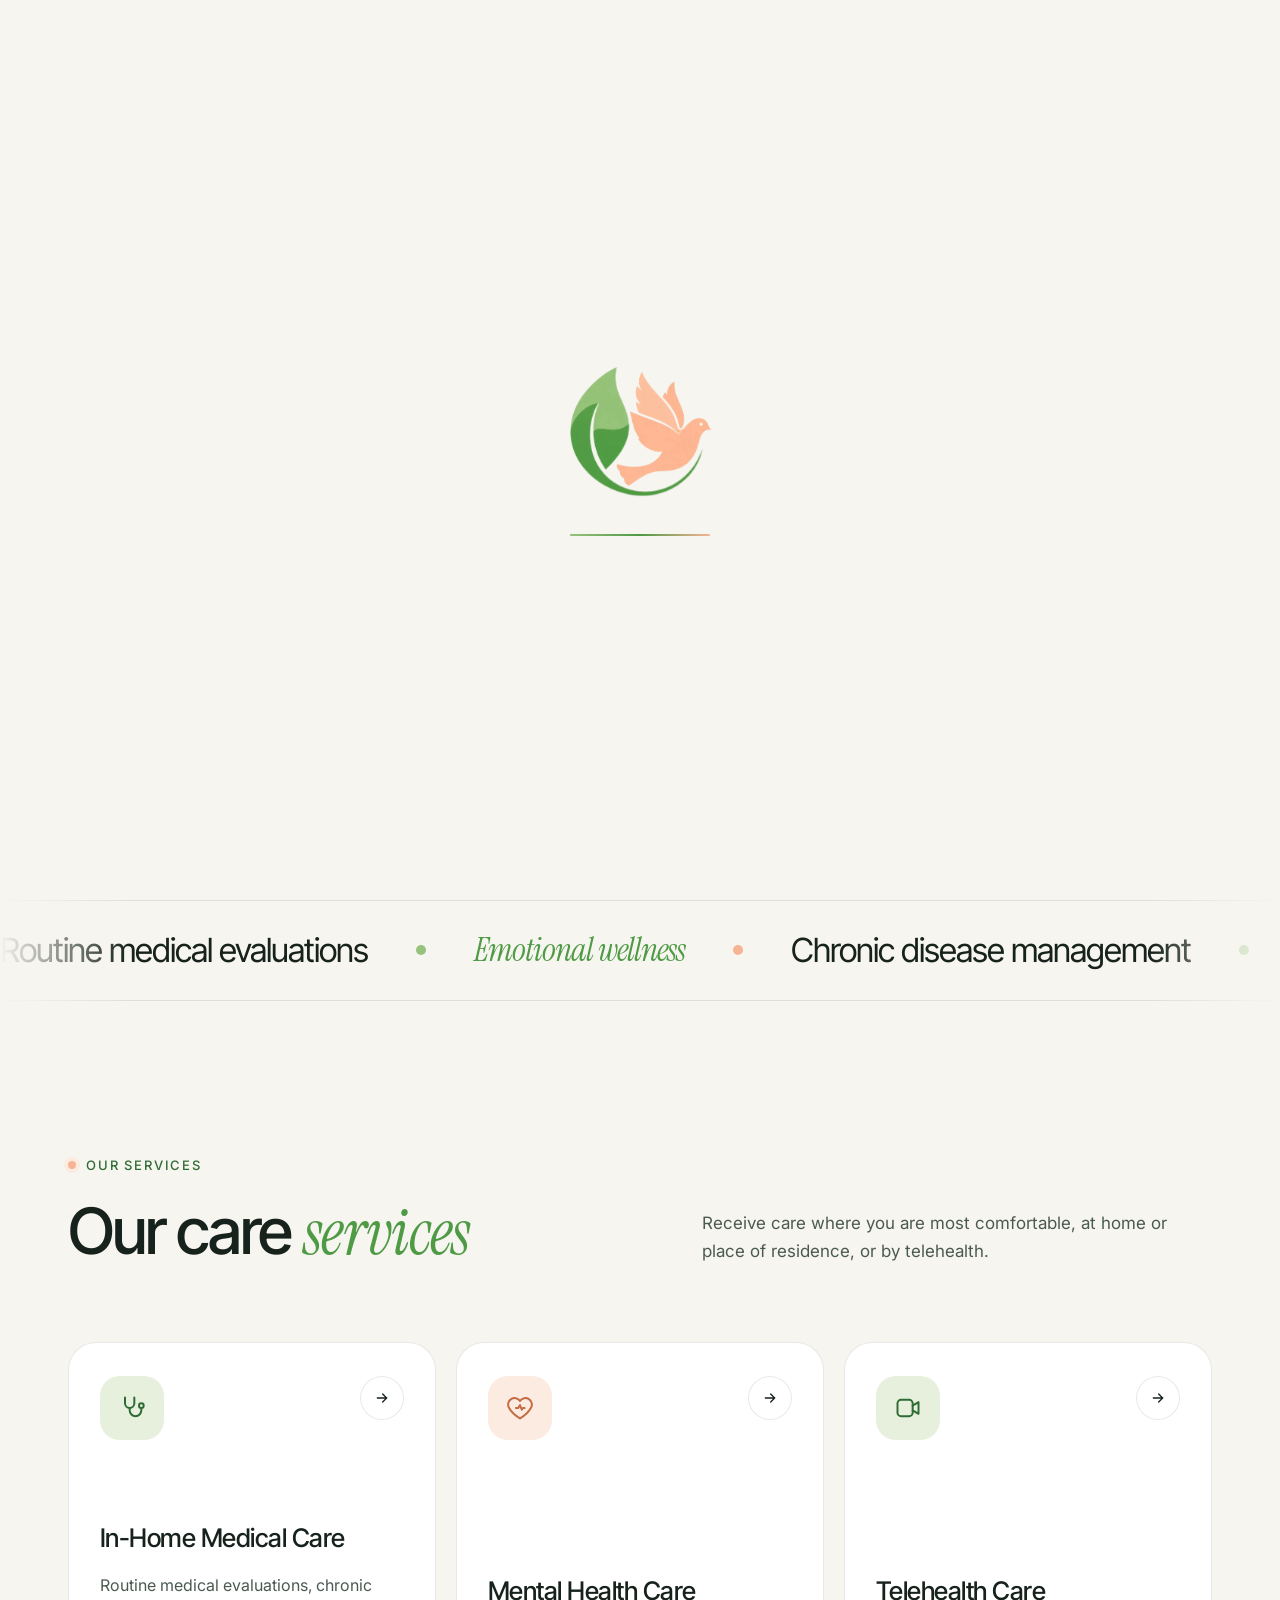
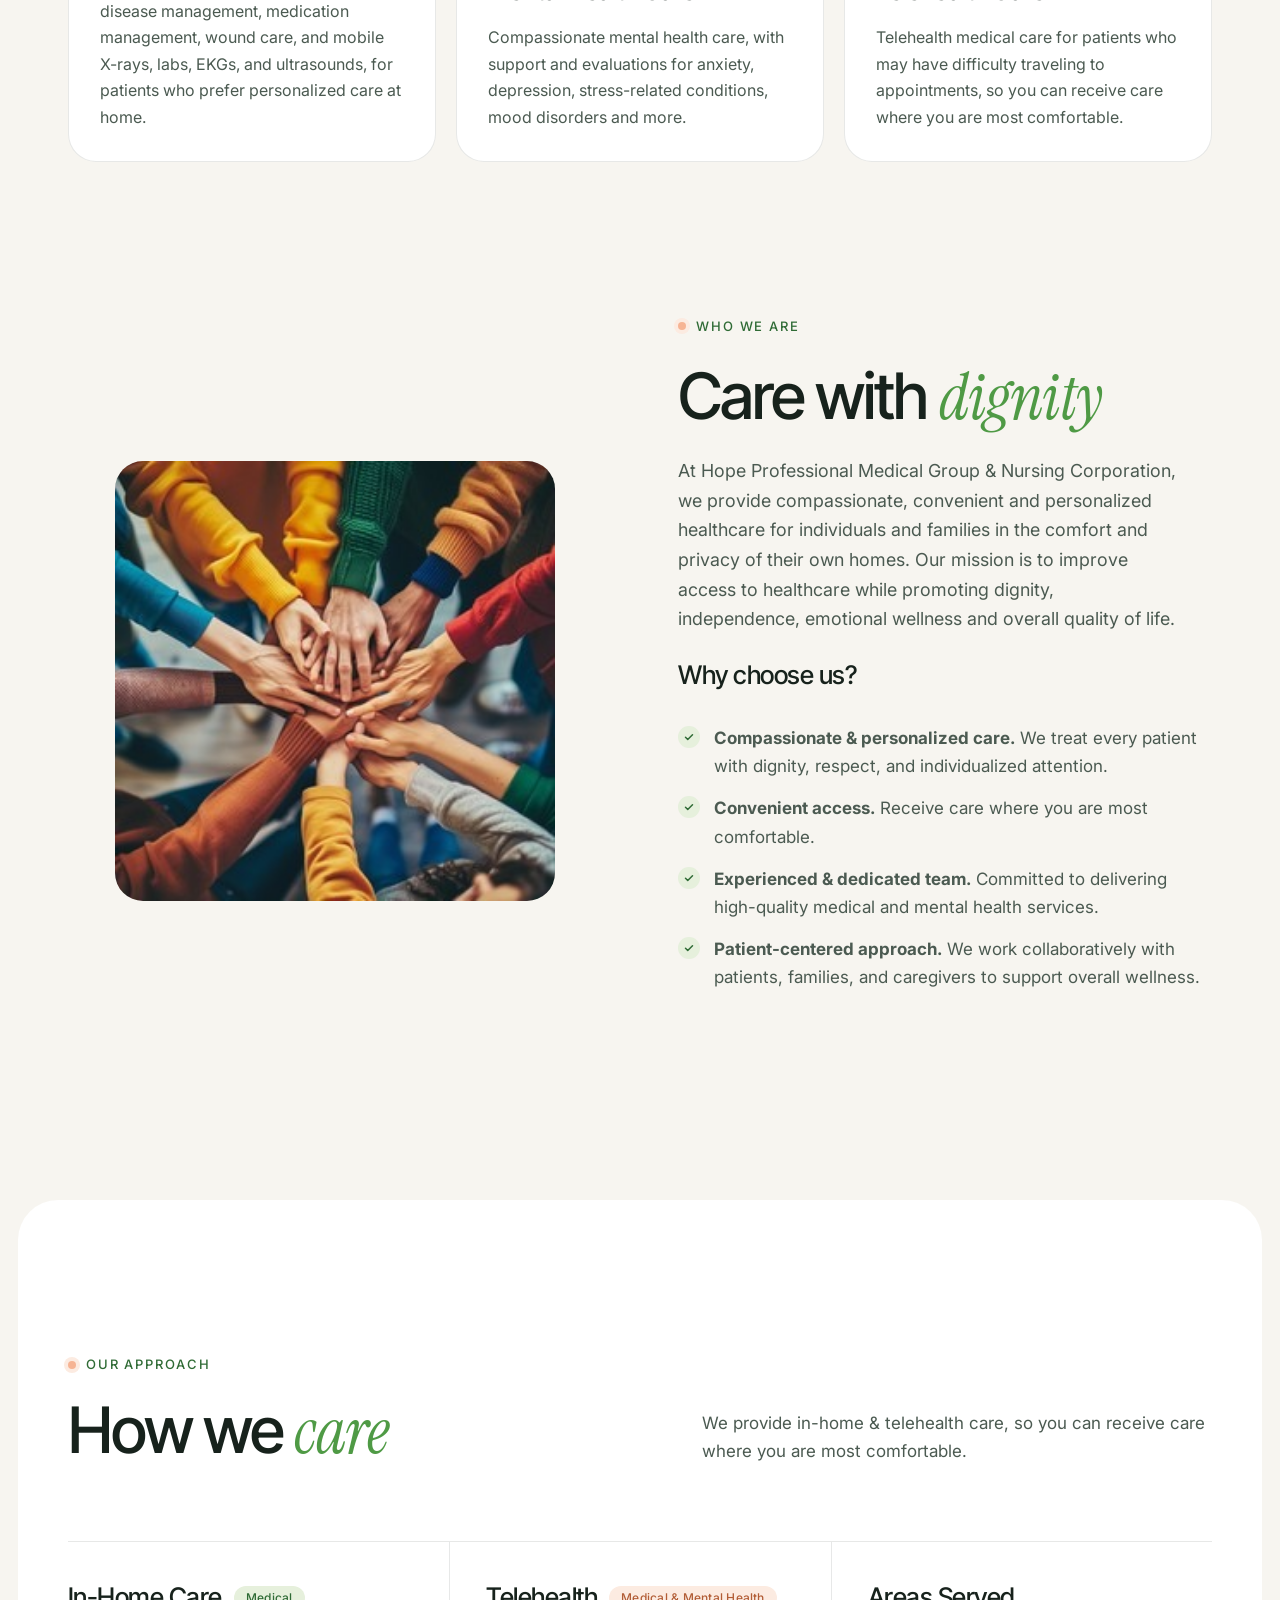
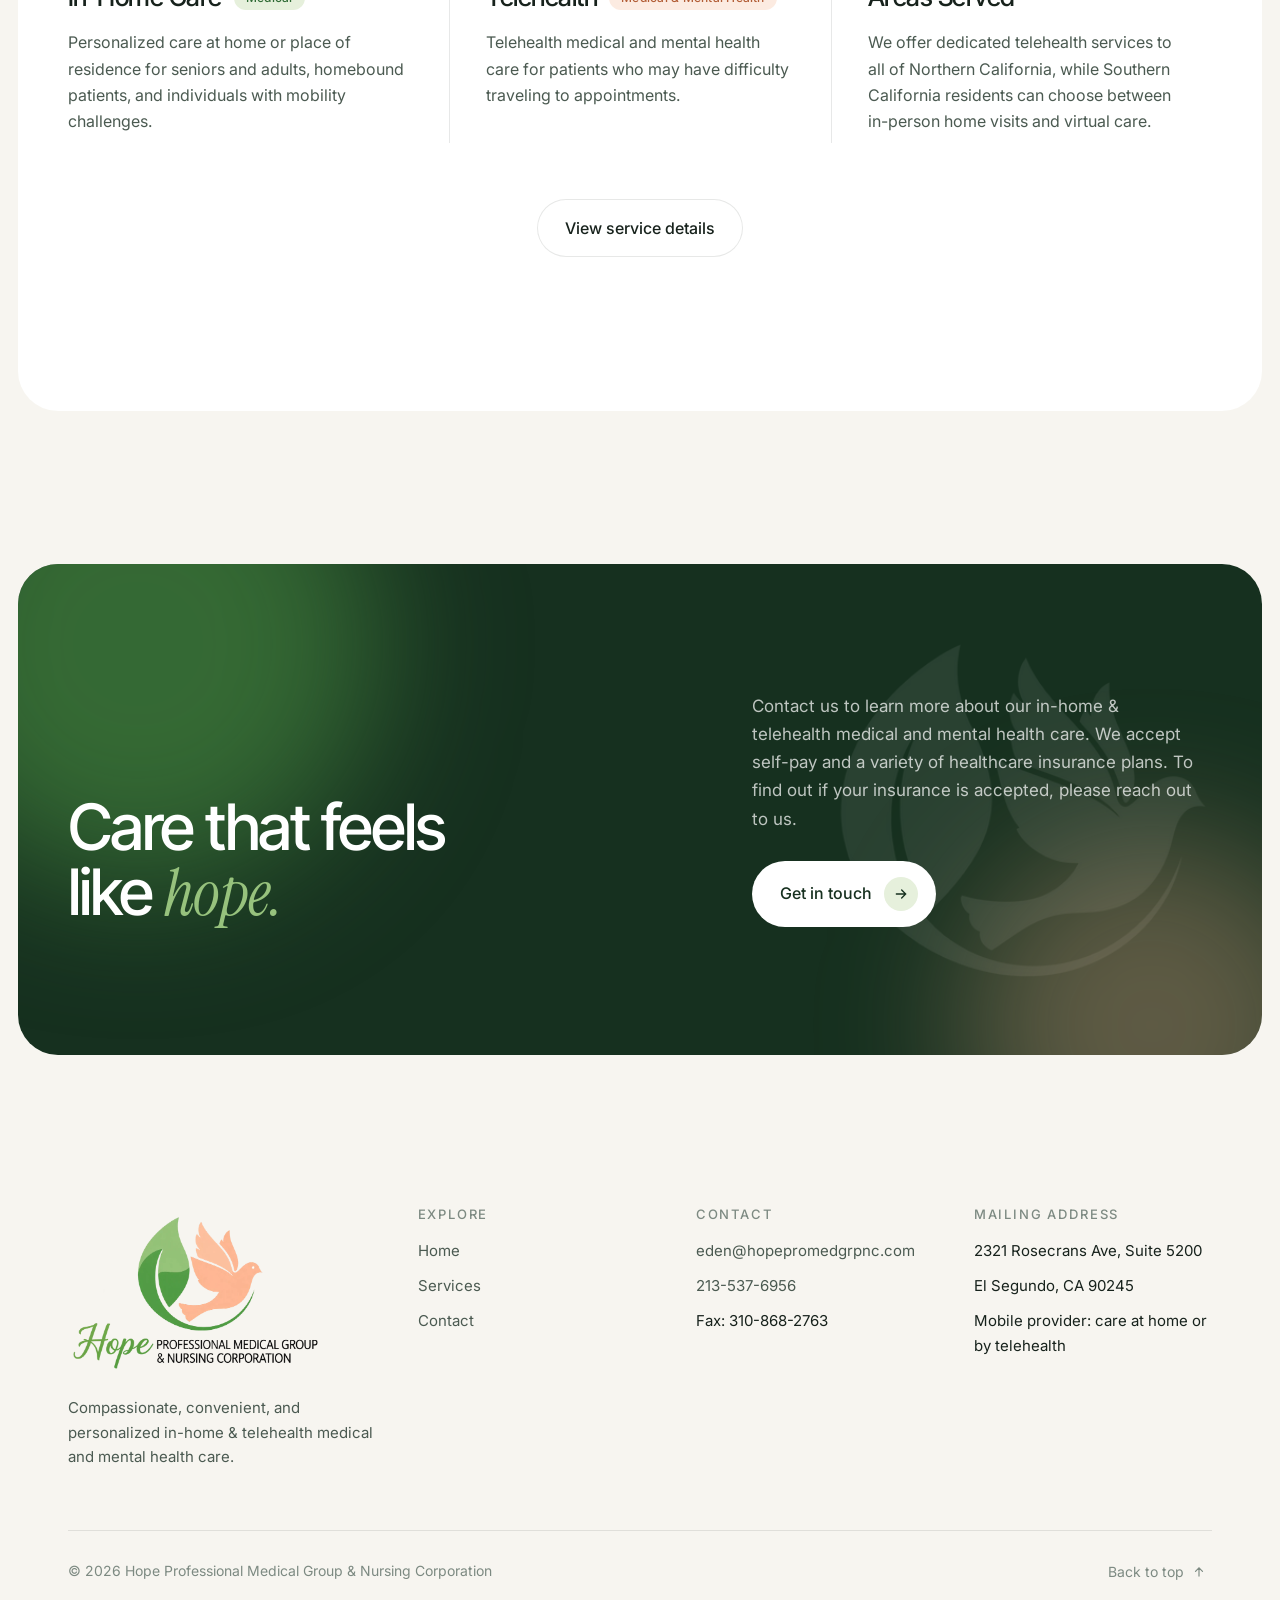
==== commit edce07c1: "Add mobile diagnostics and insurance information - Note that we can order mobile X-rays, labs, EKGs," ====
--- a/index.html
+++ b/index.html
@@ -3,14 +3,111 @@
 <head>
   <meta charset="UTF-8" />
   <meta name="viewport" content="width=device-width, initial-scale=1" />
-  <title>Hope Professional Medical Group &amp; Nursing Corporation | In-Home &amp; Telehealth Care</title>
-  <meta name="description" content="Compassionate, convenient, and personalized in-home &amp; telehealth medical and mental health care from Hope Professional Medical Group &amp; Nursing Corporation, El Segundo, CA." />
+  <title>In-Home &amp; Telehealth Care | Hope Professional Medical Group</title>
+  <meta name="description" content="Compassionate in-home and telehealth medical and mental health care for seniors, homebound patients and adults across California. Based in El Segundo, CA." />
+  <link rel="canonical" href="https://hopeprocare.com/" />
+  <meta name="robots" content="index, follow" />
+  <meta name="theme-color" content="#f7f5f0" />
+  <meta property="og:type" content="website" />
+  <meta property="og:site_name" content="Hope Professional Medical Group &amp; Nursing Corporation" />
+  <meta property="og:title" content="In-Home &amp; Telehealth Care | Hope Professional Medical Group" />
+  <meta property="og:description" content="Compassionate in-home and telehealth medical and mental health care for seniors, homebound patients and adults across California. Based in El Segundo, CA." />
+  <meta property="og:url" content="https://hopeprocare.com/" />
+  <meta property="og:image" content="https://hopeprocare.com/assets/social-share.jpg" />
+  <meta property="og:image:width" content="1200" />
+  <meta property="og:image:height" content="630" />
+  <meta property="og:image:alt" content="Hope Professional Medical Group &amp; Nursing Corporation logo and provider" />
+  <meta property="og:locale" content="en_US" />
+  <meta name="twitter:card" content="summary_large_image" />
+  <meta name="twitter:title" content="In-Home &amp; Telehealth Care | Hope Professional Medical Group" />
+  <meta name="twitter:description" content="Compassionate in-home and telehealth medical and mental health care for seniors, homebound patients and adults across California. Based in El Segundo, CA." />
+  <meta name="twitter:image" content="https://hopeprocare.com/assets/social-share.jpg" />
+  <link rel="apple-touch-icon" href="assets/apple-touch-icon.png" />
   <link rel="icon" type="image/png" href="assets/favicon.png" />
   <link rel="preload" as="image" href="assets/mk-leaf.webp" />
+  <link rel="preload" as="image" href="assets/photos/provider.webp" fetchpriority="high" />
   <link rel="preconnect" href="https://fonts.googleapis.com" />
   <link rel="preconnect" href="https://fonts.gstatic.com" crossorigin />
   <link href="https://fonts.googleapis.com/css2?family=Inter:wght@400;500;600&family=Inter+Tight:wght@400;500&family=Instrument+Serif:ital@0;1&display=swap" rel="stylesheet" />
-  <link rel="stylesheet" href="css/style.css?v=6" />
+  <link rel="stylesheet" href="css/style.css?v=8" />
+  <script type="application/ld+json">
+{
+  "@context": "https://schema.org",
+  "@type": "MedicalBusiness",
+  "@id": "https://hopeprocare.com/#organization",
+  "name": "Hope Professional Medical Group & Nursing Corporation",
+  "alternateName": "Hope Professional Medical Group",
+  "url": "https://hopeprocare.com/",
+  "logo": "https://hopeprocare.com/assets/logo.webp",
+  "image": "https://hopeprocare.com/assets/social-share.jpg",
+  "description": "Compassionate, convenient, and personalized in-home and telehealth medical and mental health care for individuals and families in the comfort and privacy of their own homes.",
+  "telephone": "+1-213-537-6956",
+  "paymentAccepted": "Self-pay, Health insurance",
+  "faxNumber": "+1-310-868-2763",
+  "email": "eden@hopepromedgrpnc.com",
+  "address": {
+    "@type": "PostalAddress",
+    "streetAddress": "2321 Rosecrans Ave, Suite 5200",
+    "addressLocality": "El Segundo",
+    "addressRegion": "CA",
+    "postalCode": "90245",
+    "addressCountry": "US"
+  },
+  "areaServed": [
+    {
+      "@type": "State",
+      "name": "California"
+    },
+    {
+      "@type": "Place",
+      "name": "Northern California"
+    },
+    {
+      "@type": "Place",
+      "name": "Southern California"
+    }
+  ],
+  "knowsAbout": [
+    "In-home medical care",
+    "Telehealth",
+    "Routine medical evaluations",
+    "Chronic disease management",
+    "Medication management",
+    "Follow-up care after hospitalization",
+    "Preventive healthcare",
+    "Wellness assessments",
+    "Wound care",
+    "Mobile X-rays",
+    "Mobile laboratory testing",
+    "EKG",
+    "Mobile ultrasound",
+    "Mental health care",
+    "Anxiety",
+    "Depression",
+    "Stress-related conditions",
+    "Mood disorders",
+    "Behavioral concerns",
+    "Emotional wellness"
+  ]
+}
+  </script>
+  <script type="application/ld+json">
+{
+  "@context": "https://schema.org",
+  "@type": "WebSite",
+  "name": "Hope Professional Medical Group & Nursing Corporation",
+  "url": "https://hopeprocare.com/",
+  "publisher": {
+    "@id": "https://hopeprocare.com/#organization"
+  }
+}
+  </script>
+  <noscript><style>
+    .preloader, .veil { display: none !important; }
+    .reveal, .intro, .split-line > span { opacity: 1 !important; transform: none !important; }
+    .reveal-img::after { display: none !important; }
+    .hero__media.intro-media { clip-path: none !important; }
+  </style></noscript>
 </head>
 <body class="is-loading">
 
@@ -34,8 +131,8 @@
   <header class="site-header">
     <div class="container nav">
       <a class="brand" href="index.html" aria-label="Hope Professional Medical Group home">
-        <img class="brand__mark" src="assets/logo-mark.webp" alt="" />
-        <img class="brand__word" src="assets/wordmark.webp" alt="Hope Professional Medical Group &amp; Nursing Corporation" />
+        <img class="brand__mark" src="assets/logo-mark.webp" width="360" height="327" alt="" />
+        <img class="brand__word" src="assets/wordmark.webp" width="720" height="156" alt="Hope Professional Medical Group &amp; Nursing Corporation" />
       </a>
       <ul class="nav__links">
         <li><a href="index.html" aria-current="page">Home</a></li>
@@ -91,7 +188,7 @@
         </div>
 
         <div class="hero__media intro-media">
-          <img src="assets/photos/provider.webp" alt="Smiling Hope Professional Medical Group provider in branded scrubs" data-parallax="0.1" />
+          <img src="assets/photos/provider.webp" width="1254" height="1254" fetchpriority="high" alt="Smiling Hope Professional Medical Group provider in branded scrubs" data-parallax="0.1" />
           <div class="hero__float">
             <svg viewBox="0 0 100 100" aria-hidden="true">
               <defs><path id="circ" d="M50,50 m-38,0 a38,38 0 1,1 76,0 a38,38 0 1,1 -76,0"/></defs>
@@ -133,7 +230,7 @@
               <span class="card__arrow"><svg viewBox="0 0 24 24" fill="none" stroke="currentColor" stroke-width="2" stroke-linecap="round"><path d="M5 12h14M13 6l6 6-6 6"/></svg></span>
             </div>
             <h3>In-Home Medical Care</h3>
-            <p>Routine medical evaluations, chronic disease management, medication management, wound care and more, for patients who prefer personalized care at home.</p>
+            <p>Routine medical evaluations, chronic disease management, medication management, wound care, and mobile X-rays, labs, EKGs, and ultrasounds, for patients who prefer personalized care at home.</p>
           </a>
           <a class="card reveal" data-delay="1" href="services.html#mental">
             <div class="card__top">
@@ -159,7 +256,7 @@
     <section class="section" style="padding-top:0">
       <div class="container feature">
         <div class="feature__media feature__media--single">
-          <div class="img-frame reveal-img"><img src="assets/photos/together.jpg" alt="Diverse group of hands joined together" loading="lazy" /></div>
+          <div class="img-frame reveal-img"><img src="assets/photos/together.jpg" width="256" height="256" alt="Diverse group of hands joined together" loading="lazy" /></div>
         </div>
         <div class="feature__copy">
           <span class="eyebrow reveal">Who we are</span>
@@ -214,7 +311,7 @@
         <div class="container cta__inner">
           <h2 class="reveal">Care that feels<br />like <span class="serif">hope.</span></h2>
           <div class="reveal" data-delay="1">
-            <p>Contact us to learn more about our in-home &amp; telehealth medical and mental health care.</p>
+            <p>Contact us to learn more about our in-home &amp; telehealth medical and mental health care. We accept self-pay and a variety of healthcare insurance plans. To find out if your insurance is accepted, please reach out to us.</p>
             <a class="btn btn--light" href="contact.html">Get in touch
               <span class="btn-ico"><svg viewBox="0 0 24 24" fill="none" stroke="currentColor" stroke-width="2" stroke-linecap="round"><path d="M5 12h14M13 6l6 6-6 6"/></svg></span>
             </a>
@@ -229,7 +326,7 @@
     <div class="container">
       <div class="footer__top">
         <div>
-          <img class="footer__logo" src="assets/logo.webp" alt="Hope Professional Medical Group &amp; Nursing Corporation" loading="lazy" />
+          <img class="footer__logo" src="assets/logo.webp" width="800" height="537" alt="Hope Professional Medical Group &amp; Nursing Corporation" loading="lazy" />
           <p class="footer__tag">Compassionate, convenient, and personalized in-home &amp; telehealth medical and mental health care.</p>
         </div>
         <div>
@@ -264,6 +361,6 @@
     </div>
   </footer>
 
-  <script src="js/main.js?v=6"></script>
+  <script src="js/main.js?v=8"></script>
 </body>
 </html>
--- a/css/style.css
+++ b/css/style.css
@@ -53,7 +53,7 @@
 
 body.is-loading { overflow: hidden; }
 
-img { display: block; max-width: 100%; }
+img { display: block; max-width: 100%; height: auto; }
 a { color: inherit; text-decoration: none; }
 button, input, textarea { font: inherit; color: inherit; }
 
@@ -599,6 +599,23 @@
 @media (max-width: 1080px) { .hours.ideal { grid-template-columns: 1fr 1fr; } }
 @media (max-width: 560px) { .checks--2col, .hours.ideal { grid-template-columns: 1fr; } }
 
+.note {
+  display: flex; align-items: flex-start; gap: 14px;
+  padding: 18px 20px;
+  border-radius: var(--radius-sm);
+  background: var(--leaf-tint);
+  color: var(--ink-soft);
+  font-size: 16px;
+}
+.note strong { color: var(--green-deep); font-weight: 600; }
+.note__icon {
+  flex-shrink: 0;
+  display: grid; place-items: center;
+  width: 36px; height: 36px; border-radius: 50%;
+  background: #fff; color: var(--green-deep);
+}
+.note__icon svg { width: 18px; height: 18px; }
+
 /* How we care */
 .care {
   background: var(--surface);
